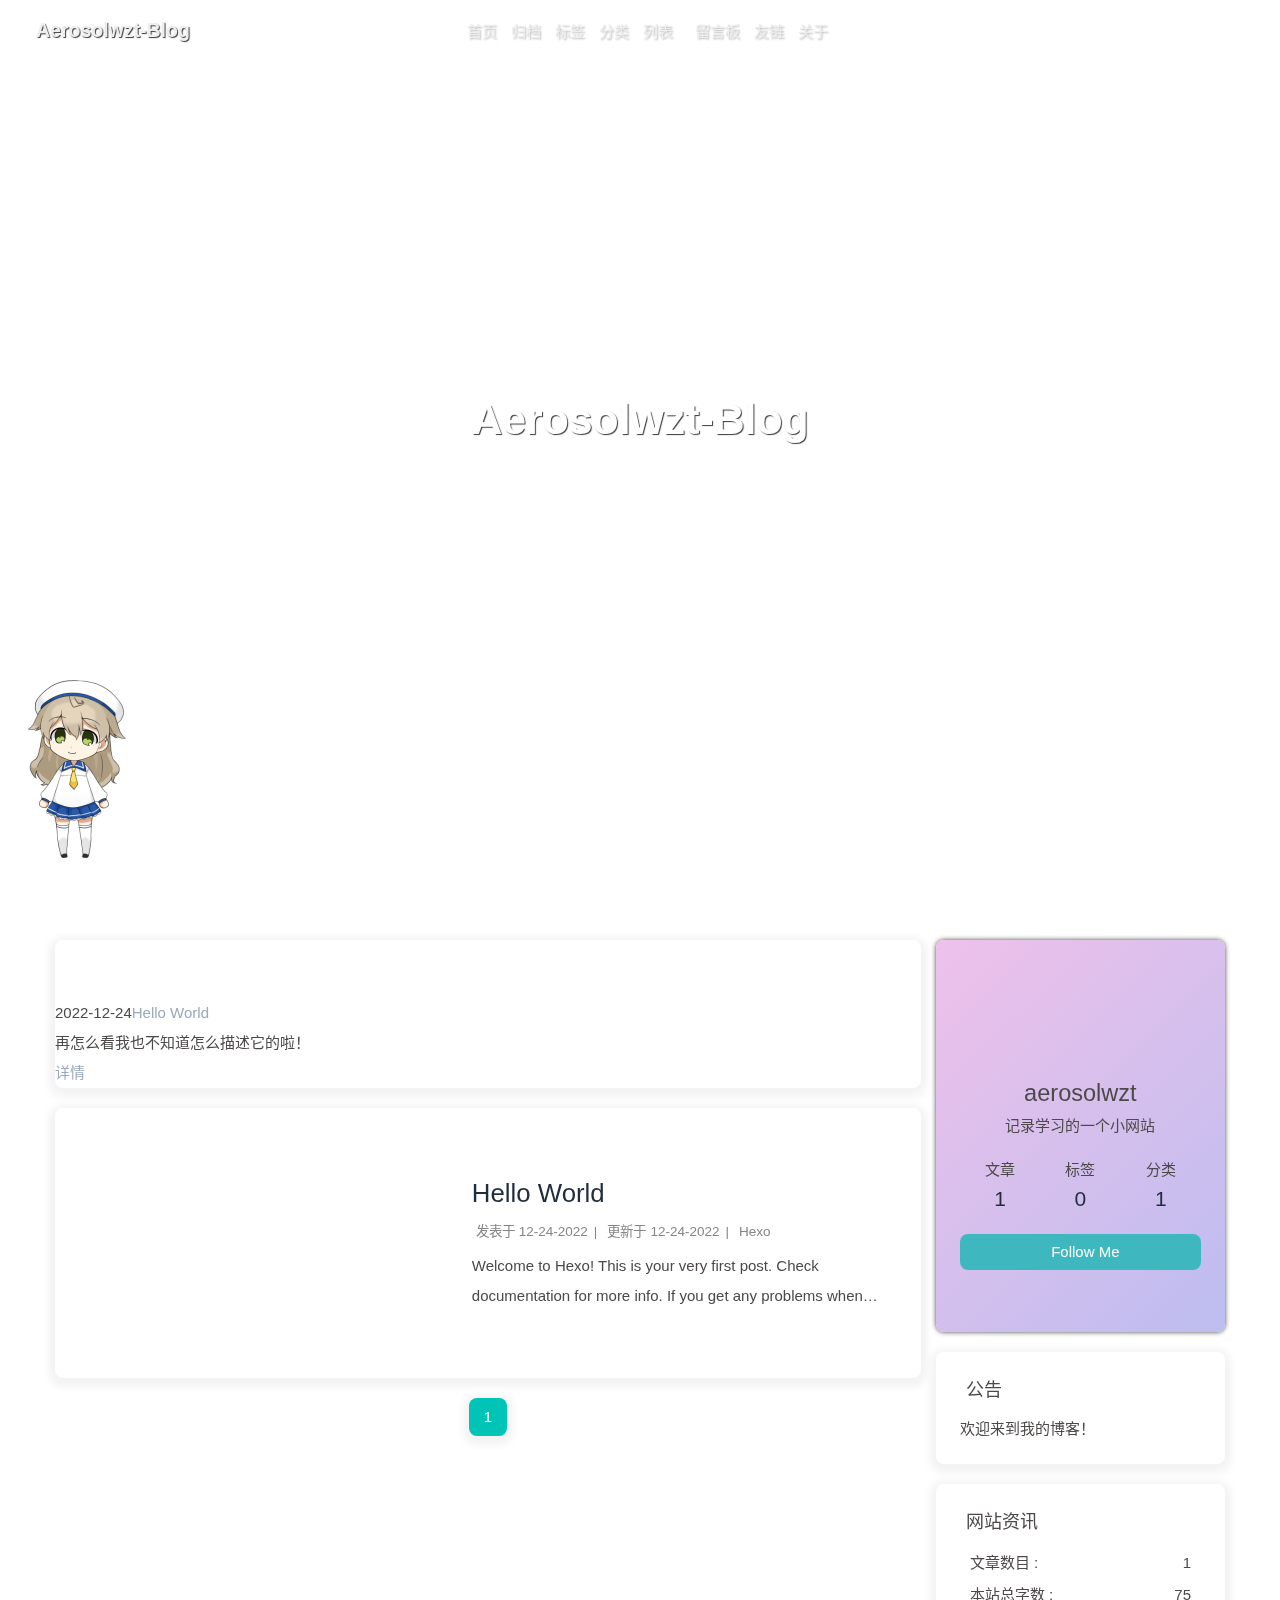
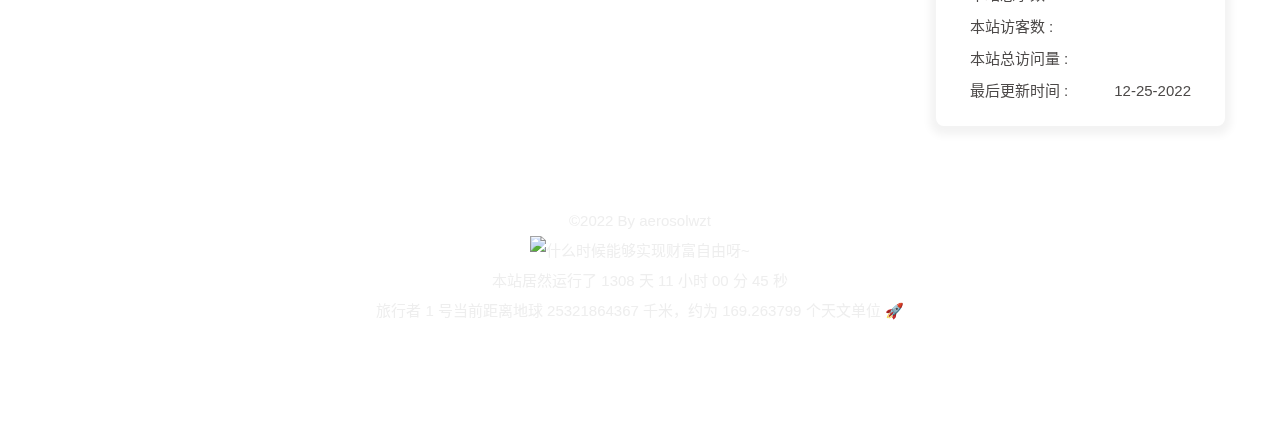
==== index.html @ 6dfedb5e "Site updated: 2022-12-25 12:37:20" ====
<!DOCTYPE html><html lang="zh-CN" data-theme="light"><head><meta charset="UTF-8"><meta http-equiv="X-UA-Compatible" content="IE=edge"><meta name="viewport" content="width=device-width, initial-scale=1.0, maximum-scale=1.0, user-scalable=no"><title>Aerosolwzt-Blog</title><meta name="author" content="aerosolwzt"><meta name="copyright" content="aerosolwzt"><meta name="format-detection" content="telephone=no"><meta name="theme-color" content="ffffff"><meta name="description" content="记录学习的一个小网站">
<meta property="og:type" content="website">
<meta property="og:title" content="Aerosolwzt-Blog">
<meta property="og:url" content="http://www.aerosolwzt.cc/index.html">
<meta property="og:site_name" content="Aerosolwzt-Blog">
<meta property="og:description" content="记录学习的一个小网站">
<meta property="og:locale" content="zh_CN">
<meta property="og:image" content="https://ts1.cn.mm.bing.net/th/id/R-C.bcb1425051e893bbc897877eaf66b53a?rik=GS8JCCa%2fKncQfw&riu=http%3a%2f%2ftouxiang.vipyl.com%2fattached%2fimage%2f20131008%2f20131008170685578557.jpg&ehk=t6Di%2bruDeN5NaXMvvLXzlntoBRgaXyT%2bqHUDZ4nLqQs%3d&risl=&pid=ImgRaw&r=0">
<meta property="article:author" content="aerosolwzt">
<meta name="twitter:card" content="summary">
<meta name="twitter:image" content="https://ts1.cn.mm.bing.net/th/id/R-C.bcb1425051e893bbc897877eaf66b53a?rik=GS8JCCa%2fKncQfw&riu=http%3a%2f%2ftouxiang.vipyl.com%2fattached%2fimage%2f20131008%2f20131008170685578557.jpg&ehk=t6Di%2bruDeN5NaXMvvLXzlntoBRgaXyT%2bqHUDZ4nLqQs%3d&risl=&pid=ImgRaw&r=0"><link rel="shortcut icon" href="https://www.fomal.cc/favicon.ico"><link rel="canonical" href="http://www.aerosolwzt.cc/"><link rel="preconnect" href="//cdn.jsdelivr.net"/><link rel="preconnect" href="//busuanzi.ibruce.info"/><link rel="stylesheet" href="/css/index.css"><link rel="stylesheet" href="https://cdn.jsdelivr.net/npm/@fortawesome/fontawesome-free/css/all.min.css" media="print" onload="this.media='all'"><link rel="stylesheet" href="https://cdn.jsdelivr.net/npm/node-snackbar/dist/snackbar.min.css" media="print" onload="this.media='all'"><link rel="stylesheet" href="https://cdn.jsdelivr.net/npm/@fancyapps/ui/dist/fancybox.min.css" media="print" onload="this.media='all'"><script>const GLOBAL_CONFIG = { 
  root: '/',
  algolia: undefined,
  localSearch: {"path":"/search.xml","preload":false,"languages":{"hits_empty":"找不到您查询的内容：${query}"}},
  translate: {"defaultEncoding":2,"translateDelay":0,"msgToTraditionalChinese":"繁","msgToSimplifiedChinese":"簡"},
  noticeOutdate: {"limitDay":365,"position":"top","messagePrev":"It has been","messageNext":"days since the last update, the content of the article may be outdated."},
  highlight: {"plugin":"highlighjs","highlightCopy":true,"highlightLang":true,"highlightHeightLimit":230},
  copy: {
    success: '复制成功',
    error: '复制错误',
    noSupport: '浏览器不支持'
  },
  relativeDate: {
    homepage: true,
    post: true
  },
  runtime: '',
  date_suffix: {
    just: '刚刚',
    min: '分钟前',
    hour: '小时前',
    day: '天前',
    month: '个月前'
  },
  copyright: undefined,
  lightbox: 'fancybox',
  Snackbar: {"chs_to_cht":"你已切换为繁体","cht_to_chs":"你已切换为简体","day_to_night":"你已切换为深色模式","night_to_day":"你已切换为浅色模式","bgLight":"#49b1f5","bgDark":"#1f1f1f","position":"top-right"},
  source: {
    justifiedGallery: {
      js: 'https://cdn.jsdelivr.net/npm/flickr-justified-gallery/dist/fjGallery.min.js',
      css: 'https://cdn.jsdelivr.net/npm/flickr-justified-gallery/dist/fjGallery.min.css'
    }
  },
  isPhotoFigcaption: false,
  islazyload: true,
  isAnchor: false
}</script><script id="config-diff">var GLOBAL_CONFIG_SITE = {
  title: 'Aerosolwzt-Blog',
  isPost: false,
  isHome: true,
  isHighlightShrink: false,
  isToc: false,
  postUpdate: '2022-12-25 12:37:15'
}</script><noscript><style type="text/css">
  #nav {
    opacity: 1
  }
  .justified-gallery img {
    opacity: 1
  }

  #recent-posts time,
  #post-meta time {
    display: inline !important
  }
</style></noscript><script>(win=>{
    win.saveToLocal = {
      set: function setWithExpiry(key, value, ttl) {
        if (ttl === 0) return
        const now = new Date()
        const expiryDay = ttl * 86400000
        const item = {
          value: value,
          expiry: now.getTime() + expiryDay,
        }
        localStorage.setItem(key, JSON.stringify(item))
      },

      get: function getWithExpiry(key) {
        const itemStr = localStorage.getItem(key)

        if (!itemStr) {
          return undefined
        }
        const item = JSON.parse(itemStr)
        const now = new Date()

        if (now.getTime() > item.expiry) {
          localStorage.removeItem(key)
          return undefined
        }
        return item.value
      }
    }
  
    win.getScript = url => new Promise((resolve, reject) => {
      const script = document.createElement('script')
      script.src = url
      script.async = true
      script.onerror = reject
      script.onload = script.onreadystatechange = function() {
        const loadState = this.readyState
        if (loadState && loadState !== 'loaded' && loadState !== 'complete') return
        script.onload = script.onreadystatechange = null
        resolve()
      }
      document.head.appendChild(script)
    })
  
      win.activateDarkMode = function () {
        document.documentElement.setAttribute('data-theme', 'dark')
        if (document.querySelector('meta[name="theme-color"]') !== null) {
          document.querySelector('meta[name="theme-color"]').setAttribute('content', '#0d0d0d')
        }
      }
      win.activateLightMode = function () {
        document.documentElement.setAttribute('data-theme', 'light')
        if (document.querySelector('meta[name="theme-color"]') !== null) {
          document.querySelector('meta[name="theme-color"]').setAttribute('content', 'ffffff')
        }
      }
      const t = saveToLocal.get('theme')
    
          const now = new Date()
          const hour = now.getHours()
          const isNight = hour <= 6 || hour >= 18
          if (t === undefined) isNight ? activateDarkMode() : activateLightMode()
          else if (t === 'light') activateLightMode()
          else activateDarkMode()
        
      const asideStatus = saveToLocal.get('aside-status')
      if (asideStatus !== undefined) {
        if (asideStatus === 'hide') {
          document.documentElement.classList.add('hide-aside')
        } else {
          document.documentElement.classList.remove('hide-aside')
        }
      }
    
    const detectApple = () => {
      if(/iPad|iPhone|iPod|Macintosh/.test(navigator.userAgent)){
        document.documentElement.classList.add('apple')
      }
    }
    detectApple()
    })(window)</script><link rel="stylesheet" href="/css/custom.css" media="defer" onload="this.media='all'"><link rel="stylesheet" href="/css/universe.css"><!-- hexo injector head_end start --><link rel="stylesheet" href="https://cdn.jsdelivr.net/gh/Zfour/Butterfly-double-row-display@1.00/cardlistpost.min.css"/>
<style>#recent-posts > .recent-post-item >.recent-post-info > .article-meta-wrap > .tags:before {content:"\A";
  white-space: pre;}#recent-posts > .recent-post-item >.recent-post-info > .article-meta-wrap > .tags > .article-meta__separator{display:none}</style>
<link rel="stylesheet" href="https://npm.elemecdn.com/hexo-butterfly-categories-card@1.0.0/lib/categorybar.css"><link rel="stylesheet" href="https://cdn.cbd.int/hexo-butterfly-clock-anzhiyu/lib/clock.min.css" /><link rel="stylesheet" href="https://www.fomal.cc/static/css/runtime.min.css" media="print" onload="this.media='all'"><link rel="stylesheet" href="https://npm.elemecdn.com/hexo-butterfly-wowjs/lib/animate.min.css" media="print" onload="this.media='screen'"><link rel="stylesheet" href="https://npm.elemecdn.com/hexo-butterfly-swiper/lib/swiper.min.css" media="print" onload="this.media='all'"><link rel="stylesheet" href="https://npm.elemecdn.com/hexo-butterfly-swiper/lib/swiperstyle.css" media="print" onload="this.media='all'"><!-- hexo injector head_end end --><meta name="generator" content="Hexo 6.3.0"></head><body><div id="web_bg"></div><div id="sidebar"><div id="menu-mask"></div><div id="sidebar-menus"><div class="avatar-img is-center"><img src= "[data-uri]" data-lazy-src="https://ts1.cn.mm.bing.net/th/id/R-C.bcb1425051e893bbc897877eaf66b53a?rik=GS8JCCa%2fKncQfw&amp;riu=http%3a%2f%2ftouxiang.vipyl.com%2fattached%2fimage%2f20131008%2f20131008170685578557.jpg&amp;ehk=t6Di%2bruDeN5NaXMvvLXzlntoBRgaXyT%2bqHUDZ4nLqQs%3d&amp;risl=&amp;pid=ImgRaw&amp;r=0" onerror="onerror=null;src='/img/friend_404.gif'" alt="avatar"/></div><div class="sidebar-site-data site-data is-center"><a href="/archives/"><div class="headline">文章</div><div class="length-num">1</div></a><a href="/tags/"><div class="headline">标签</div><div class="length-num">0</div></a><a href="/categories/"><div class="headline">分类</div><div class="length-num">1</div></a></div><hr/><div class="menus_items"><div class="menus_item"><a class="site-page" href="/"><i class="fa-fw fas fa-home"></i><span> 首页</span></a></div><div class="menus_item"><a class="site-page" href="/archives/"><i class="fa-fw fas fa-archive"></i><span> 归档</span></a></div><div class="menus_item"><a class="site-page" href="/tags/"><i class="fa-fw fas fa-tags"></i><span> 标签</span></a></div><div class="menus_item"><a class="site-page" href="/categories/"><i class="fa-fw fas fa-folder-open"></i><span> 分类</span></a></div><div class="menus_item"><a class="site-page group hide" href="javascript:void(0);"><i class="fa-fw fas fa-list"></i><span> 列表</span><i class="fas fa-chevron-down"></i></a><ul class="menus_item_child"><li><a class="site-page child" href="/music/"><i class="fa-fw fas fa-music"></i><span> 音乐</span></a></li><li><a class="site-page child" href="/movies/"><i class="fa-fw fas fa-video"></i><span> 电影</span></a></li></ul></div><div class="menus_item"><a class="site-page" href="/comments/"><i class="fa-fw fas fa-envelope-open"></i><span> 留言板</span></a></div><div class="menus_item"><a class="site-page" href="/link/"><i class="fa-fw fas fa-link"></i><span> 友链</span></a></div><div class="menus_item"><a class="site-page" href="/about/"><i class="fa-fw fas fa-heart"></i><span> 关于</span></a></div></div></div></div><div class="page" id="body-wrap"><header class="full_page" id="page-header"><nav id="nav"><span id="blog_name"><a id="site-name" href="/">Aerosolwzt-Blog</a></span><div id="menus"><div id="search-button"><a class="site-page social-icon search"><i class="fas fa-search fa-fw"></i></a></div><div class="menus_items"><div class="menus_item"><a class="site-page" href="/"><i class="fa-fw fas fa-home"></i><span> 首页</span></a></div><div class="menus_item"><a class="site-page" href="/archives/"><i class="fa-fw fas fa-archive"></i><span> 归档</span></a></div><div class="menus_item"><a class="site-page" href="/tags/"><i class="fa-fw fas fa-tags"></i><span> 标签</span></a></div><div class="menus_item"><a class="site-page" href="/categories/"><i class="fa-fw fas fa-folder-open"></i><span> 分类</span></a></div><div class="menus_item"><a class="site-page group hide" href="javascript:void(0);"><i class="fa-fw fas fa-list"></i><span> 列表</span><i class="fas fa-chevron-down"></i></a><ul class="menus_item_child"><li><a class="site-page child" href="/music/"><i class="fa-fw fas fa-music"></i><span> 音乐</span></a></li><li><a class="site-page child" href="/movies/"><i class="fa-fw fas fa-video"></i><span> 电影</span></a></li></ul></div><div class="menus_item"><a class="site-page" href="/comments/"><i class="fa-fw fas fa-envelope-open"></i><span> 留言板</span></a></div><div class="menus_item"><a class="site-page" href="/link/"><i class="fa-fw fas fa-link"></i><span> 友链</span></a></div><div class="menus_item"><a class="site-page" href="/about/"><i class="fa-fw fas fa-heart"></i><span> 关于</span></a></div></div><div id="toggle-menu"><a class="site-page"><i class="fas fa-bars fa-fw"></i></a></div></div></nav><div id="site-info"><h1 id="site-title">Aerosolwzt-Blog</h1><div id="site-subtitle"><span id="subtitle"></span></div><div id="site_social_icons"><a class="social-icon" href="https://github.com/aerosolwzt" target="_blank" title="Github"><i class="fab fa-github"></i></a><a class="social-icon" href="mailto:jacksontom076@gmail.com" target="_blank" title="Email"><i class="fas fa-envelope"></i></a></div></div><div id="scroll-down"><i class="fas fa-angle-down scroll-down-effects"></i></div></header><main class="layout" id="content-inner"><div class="recent-posts" id="recent-posts"><div class="recent-post-item"><div class="post_cover left"><a href="/2022/12/24/hello-world/" title="Hello World"><img class="post_bg" src= "[data-uri]" data-lazy-src="https://source.fomal.cc/img/default_cover_2.webp" onerror="this.onerror=null;this.src='/img/404.jpg'" alt="Hello World"></a></div><div class="recent-post-info"><a class="article-title" href="/2022/12/24/hello-world/" title="Hello World">Hello World</a><div class="article-meta-wrap"><span class="post-meta-date"><i class="far fa-calendar-alt"></i><span class="article-meta-label">发表于</span><time class="post-meta-date-created" datetime="2022-12-24T12:21:10.785Z" title="发表于 2022-12-24 20:21:10">2022-12-24</time><span class="article-meta-separator">|</span><i class="fas fa-history"></i><span class="article-meta-label">更新于</span><time class="post-meta-date-updated" datetime="2022-12-24T15:49:17.366Z" title="更新于 2022-12-24 23:49:17">2022-12-24</time></span><span class="article-meta"><span class="article-meta-separator">|</span><i class="fas fa-inbox"></i><a class="article-meta__categories" href="/categories/Hexo/">Hexo</a></span></div><div class="content">Welcome to Hexo! This is your very first post. Check documentation for more info. If you get any problems when using Hexo, you can find the answer in troubleshooting or you can ask me on GitHub.
Quick StartCreate a new post1$ hexo new &quot;My New Post&quot;

More info: Writing
Run server1$ hexo server

More info: Server
Generate static files1$ hexo generate

More info: Generating
Deploy to remote sites1$ hexo deploy

More info: Deployment
</div></div></div><nav id="pagination"><div class="pagination"><span class="page-number current">1</span></div></nav></div><div class="aside-content" id="aside-content"><div class="card-widget card-info"><div class="is-center"><div class="avatar-img"><img src= "[data-uri]" data-lazy-src="https://ts1.cn.mm.bing.net/th/id/R-C.bcb1425051e893bbc897877eaf66b53a?rik=GS8JCCa%2fKncQfw&amp;riu=http%3a%2f%2ftouxiang.vipyl.com%2fattached%2fimage%2f20131008%2f20131008170685578557.jpg&amp;ehk=t6Di%2bruDeN5NaXMvvLXzlntoBRgaXyT%2bqHUDZ4nLqQs%3d&amp;risl=&amp;pid=ImgRaw&amp;r=0" onerror="this.onerror=null;this.src='/img/friend_404.gif'" alt="avatar"/></div><div class="author-info__name">aerosolwzt</div><div class="author-info__description">记录学习的一个小网站</div></div><div class="card-info-data site-data is-center"><a href="/archives/"><div class="headline">文章</div><div class="length-num">1</div></a><a href="/tags/"><div class="headline">标签</div><div class="length-num">0</div></a><a href="/categories/"><div class="headline">分类</div><div class="length-num">1</div></a></div><a id="card-info-btn" target="_blank" rel="noopener" href="https://github.com/aerosolwzt"><i class="fab fa-github"></i><span>Follow Me</span></a><div class="card-info-social-icons is-center"><a class="social-icon" href="https://github.com/aerosolwzt" target="_blank" title="Github"><i class="fab fa-github"></i></a><a class="social-icon" href="mailto:jacksontom076@gmail.com" target="_blank" title="Email"><i class="fas fa-envelope"></i></a></div></div><div class="card-widget card-announcement"><div class="item-headline"><i class="fas fa-bullhorn fa-shake"></i><span>公告</span></div><div class="announcement_content">欢迎来到我的博客！</div></div><div class="sticky_layout"><div class="card-widget card-webinfo"><div class="item-headline"><i class="fas fa-chart-line"></i><span>网站资讯</span></div><div class="webinfo"><div class="webinfo-item"><div class="item-name">文章数目 :</div><div class="item-count">1</div></div><div class="webinfo-item"><div class="item-name">本站总字数 :</div><div class="item-count">75</div></div><div class="webinfo-item"><div class="item-name">本站访客数 :</div><div class="item-count" id="busuanzi_value_site_uv"><i class="fa-solid fa-spinner fa-spin"></i></div></div><div class="webinfo-item"><div class="item-name">本站总访问量 :</div><div class="item-count" id="busuanzi_value_site_pv"><i class="fa-solid fa-spinner fa-spin"></i></div></div><div class="webinfo-item"><div class="item-name">最后更新时间 :</div><div class="item-count" id="last-push-date" data-lastPushDate="2022-12-25T04:37:15.816Z"><i class="fa-solid fa-spinner fa-spin"></i></div></div></div></div></div></div></main><footer id="footer"><div id="footer-wrap"><div class="copyright">&copy;2022 By aerosolwzt</div></div></footer></div><div id="rightside"><div id="rightside-config-hide"><button id="translateLink" type="button" title="简繁转换">繁</button><button id="darkmode" type="button" title="浅色和深色模式转换"><i class="fas fa-adjust"></i></button><button id="hide-aside-btn" type="button" title="单栏和双栏切换"><i class="fas fa-arrows-alt-h"></i></button></div><div id="rightside-config-show"><button id="rightside_config" type="button" title="设置"><i class="fas fa-cog fa-spin"></i></button><button id="go-up" type="button" title="回到顶部"><i class="fas fa-arrow-up"></i></button></div></div><div id="local-search"><div class="search-dialog"><nav class="search-nav"><span class="search-dialog-title">搜索</span><span id="loading-status"></span><button class="search-close-button"><i class="fas fa-times"></i></button></nav><div class="is-center" id="loading-database"><i class="fas fa-spinner fa-pulse"></i><span>  数据库加载中</span></div><div class="search-wrap"><div id="local-search-input"><div class="local-search-box"><input class="local-search-box--input" placeholder="搜索文章" type="text"/></div></div><hr/><div id="local-search-results"></div></div></div><div id="search-mask"></div></div><div><script src="/js/utils.js"></script><script src="/js/main.js"></script><script src="/js/tw_cn.js"></script><script src="https://cdn.jsdelivr.net/npm/@fancyapps/ui/dist/fancybox.umd.min.js"></script><script src="https://cdn.jsdelivr.net/npm/instant.page/instantpage.min.js" type="module"></script><script src="https://cdn.jsdelivr.net/npm/vanilla-lazyload/dist/lazyload.iife.min.js"></script><script src="https://cdn.jsdelivr.net/npm/node-snackbar/dist/snackbar.min.js"></script><script>function panguFn () {
  if (typeof pangu === 'object') pangu.autoSpacingPage()
  else {
    getScript('https://cdn.jsdelivr.net/npm/pangu/dist/browser/pangu.min.js')
      .then(() => {
        pangu.autoSpacingPage()
      })
  }
}

function panguInit () {
  if (false){
    GLOBAL_CONFIG_SITE.isPost && panguFn()
  } else {
    panguFn()
  }
}

document.addEventListener('DOMContentLoaded', panguInit)</script><script src="/js/search/local-search.js"></script><div class="js-pjax"><script>function subtitleType () {
  getScript('https://sdk.jinrishici.com/v2/browser/jinrishici.js').then(() => {
    jinrishici.load(result =>{
      if (true) {
        const sub = []
        const content = result.data.content
        sub.unshift(content)
        window.typed = new Typed('#subtitle', {
          strings: sub,
          startDelay: 300,
          typeSpeed: 150,
          loop: true,
          backSpeed: 50,
        })
      } else {
        document.getElementById('subtitle').innerHTML = result.data.content
      }
    })
  })
}

if (true) {
  if (typeof Typed === 'function') {
    subtitleType()
  } else {
    getScript('https://cdn.jsdelivr.net/npm/typed.js/lib/typed.min.js').then(subtitleType)
  }
} else {
  subtitleType()
}
</script></div><script defer src="/js/light.js"></script><canvas id="universe"></canvas><script defer src="/js/universe.js"></script><canvas class="fireworks" mobile="false"></canvas><script src="/%5Bobject%20Object%5D"></script><script defer="defer" id="fluttering_ribbon" mobile="false" src="/%5Bobject%20Object%5D"></script><script id="canvas_nest" defer="defer" color="0,0,255" opacity="0.7" zIndex="-1" count="30" mobile="false" src="/%5Bobject%20Object%5D"></script><script src="https://cdn.jsdelivr.net/npm/butterfly-extsrc/dist/activate-power-mode.min.js"></script><script>POWERMODE.colorful = true;
POWERMODE.shake = true;
POWERMODE.mobile = false;
document.body.addEventListener('input', POWERMODE);
</script><script async data-pjax src="//busuanzi.ibruce.info/busuanzi/2.3/busuanzi.pure.mini.js"></script></div><!-- hexo injector body_end start --> <script data-pjax>if(document.getElementById('recent-posts') && (location.pathname ==='/'|| '/' ==='all')){
    var parent = document.getElementById('recent-posts');
    var child = '<div class="recent-post-item" style="width:100%;height: auto"><div id="catalog_magnet"><div class="magnet_item"><a class="magnet_link" href="http://www.aerosolwzt.cc/categories/Hexo/"><div class="magnet_link_context" style=""><span style="font-weight:500;flex:1">📚 小冰の魔改教程 (1)</span><span style="padding:0px 4px;border-radius: 8px;"><i class="fas fa-arrow-circle-right"></i></span></div></a></div><div class="magnet_item" style="visibility: hidden"></div><a class="magnet_link_more"  href="http://www.aerosolwzt.cc/categories" style="flex:1;text-align: center;margin-bottom: 10px;">查看更多...</a></div></div>';
    console.log('已挂载magnet')
    parent.insertAdjacentHTML("afterbegin",child)}
     </script><style>#catalog_magnet{flex-wrap: wrap;display: flex;width:100%;justify-content:space-between;padding: 10px 10px 0 10px;align-content: flex-start;}.magnet_item{flex-basis: calc(50% - 5px);background: #f2f2f2;margin-bottom: 10px;border-radius: 8px;transition: all 0.2s ease-in-out;}.magnet_item:hover{background: #69e8f2}.magnet_link_more{color:#555}.magnet_link{color:black}.magnet_link:hover{color:white}@media screen and (max-width: 600px) {.magnet_item {flex-basis: 100%;}}.magnet_link_context{display:flex;padding: 10px;font-size:16px;transition: all 0.2s ease-in-out;}.magnet_link_context:hover{padding: 10px 20px;}</style>
    <style></style><script data-pjax>
    function butterfly_categories_card_injector_config(){
      var parent_div_git = document.getElementById('recent-posts');
      var item_html = '<style>li.categoryBar-list-item{width:32.3%;}.categoryBar-list{max-height: 190px;overflow:auto;}.categoryBar-list::-webkit-scrollbar{width:0!important}@media screen and (max-width: 650px){.categoryBar-list{max-height: 160px;}}</style><div class="recent-post-item" style="height:auto;width:100%;padding:0px;"><div id="categoryBar"><ul class="categoryBar-list"><li class="categoryBar-list-item" style="background:url(https://source.fomal.cc/img/default_cover_43.webp);"> <a class="categoryBar-list-link" href="categories/Hexo/">Hexo</a><span class="categoryBar-list-count">1</span><span class="categoryBar-list-descr">Ubuntu指南</span></li></ul></div></div>';
      console.log('已挂载butterfly_categories_card')
      parent_div_git.insertAdjacentHTML("afterbegin",item_html)
      }
    if( document.getElementById('recent-posts') && (location.pathname ==='/'|| '/' ==='all')){
    butterfly_categories_card_injector_config()
    }
  </script><script data-pjax>
  function butterfly_clock_anzhiyu_injector_config(){
    var parent_div_git = document.getElementsByClassName('sticky_layout')[0];
    var item_html = '<div class="card-widget card-clock"><div class="card-glass"><div class="card-background"><div class="card-content"><div id="hexo_electric_clock"><img class="entered loading" id="card-clock-loading" src= "[data-uri]" data-lazy-src="https://cdn.cbd.int/hexo-butterfly-clock-anzhiyu/lib/loading.gif" style="height: 120px; width: 100%;" data-ll-status="loading"/></div></div></div></div></div>';
    console.log('已挂载butterfly_clock_anzhiyu')
    if(parent_div_git) {
      parent_div_git.insertAdjacentHTML("afterbegin",item_html)
    }
  }
  var elist = 'null'.split(',');
  var cpage = location.pathname;
  var epage = '/';
  var qweather_key = '34366c3e718c464ebaad9e0f0b284e87';
  var gaud_map_key = '4b26309771e6dde1f617e8214fc52663';
  var baidu_ak_key = 'undefined';
  var flag = 0;
  var clock_rectangle = '113.34532,23.15624';
  var clock_default_rectangle_enable = 'false';

  for (var i=0;i<elist.length;i++){
    if (cpage.includes(elist[i])){
      flag++;
    }
  }

  if ((epage ==='all')&&(flag == 0)){
    butterfly_clock_anzhiyu_injector_config();
  }
  else if (epage === cpage){
    butterfly_clock_anzhiyu_injector_config();
  }
  </script><script src="https://widget.qweather.net/simple/static/js/he-simple-common.js?v=2.0"></script><script data-pjax src="https://cdn.cbd.int/hexo-butterfly-clock-anzhiyu/lib/clock.min.js"></script><script data-pjax>
  function butterfly_footer_beautify_injector_config(){
    var parent_div_git = document.getElementById('footer-wrap');
    var item_html = '<div id="workboard"></div><p id="ghbdages"><a class="github-badge" target="_blank" href="https://hexo.io/" style="margin-inline:5px" data-title="博客框架为Hexo_v6.2.0" title=""><img src= "[data-uri]" data-lazy-src="https://img.shields.io/badge/Frame-Hexo-blue?style=flat&amp;logo=hexo" alt=""/></a><a class="github-badge" target="_blank" href="https://butterfly.js.org/" style="margin-inline:5px" data-title="主题版本Butterfly_v4.3.1" title=""><img src= "[data-uri]" data-lazy-src="https://img.shields.io/badge/Theme-Butterfly-6513df?style=flat&amp;logo=bitdefender" alt=""/></a><a class="github-badge" target="_blank" href="https://vercel.com/" style="margin-inline:5px" data-title="本站采用多线部署，主线路托管于Vercel" title=""><img src= "[data-uri]" data-lazy-src="https://img.shields.io/badge/Hosted-Vercel-brightgreen?style=flat&amp;logo=Vercel" alt=""/></a><a class="github-badge" target="_blank" href="https://dashboard.4everland.org/" style="margin-inline:5px" data-title="本站采用多线部署，备用线路托管于4EVERLAND" title=""><img src= "[data-uri]" data-lazy-src="https://img.shields.io/badge/Hosted-4EVERLAND-22DDDD?style=flat&amp;logo=IPFS" alt=""/></a><a class="github-badge" target="_blank" href="https://github.com/" style="margin-inline:5px" data-title="本站项目由Github托管" title=""><img src= "[data-uri]" data-lazy-src="https://img.shields.io/badge/Source-Github-d021d6?style=flat&amp;logo=GitHub" alt=""/></a><a class="github-badge" target="_blank" href="http://creativecommons.org/licenses/by-nc-sa/4.0/" style="margin-inline:5px" data-title="本站采用知识共享署名-非商业性使用-相同方式共享4.0国际许可协议进行许可" title=""><img src= "[data-uri]" data-lazy-src="https://img.shields.io/badge/Copyright-BY--NC--SA%204.0-d42328?style=flat&amp;logo=Claris" alt=""/></a></p>';
    console.log('已挂载butterfly_footer_beautify')
    parent_div_git.insertAdjacentHTML("beforeend",item_html)
    }
  var elist = 'null'.split(',');
  var cpage = location.pathname;
  var epage = 'all';
  var flag = 0;

  for (var i=0;i<elist.length;i++){
    if (cpage.includes(elist[i])){
      flag++;
    }
  }

  if ((epage ==='all')&&(flag == 0)){
    butterfly_footer_beautify_injector_config();
  }
  else if (epage === cpage){
    butterfly_footer_beautify_injector_config();
  }
  </script><script async src="/js/runtime.js"></script><div class="js-pjax"><script async="async">var arr = document.getElementsByClassName('recent-post-item');
for(var i = 0;i<arr.length;i++){
    arr[i].classList.add('wow');
    arr[i].classList.add('animate__zoomIn');
    arr[i].setAttribute('data-wow-duration', '2s');
    arr[i].setAttribute('data-wow-delay', '1s');
    arr[i].setAttribute('data-wow-offset', '100');
    arr[i].setAttribute('data-wow-iteration', '2');
  }</script><script async="async">var arr = document.getElementsByClassName('card-widget');
for(var i = 0;i<arr.length;i++){
    arr[i].classList.add('wow');
    arr[i].classList.add('animate__zoomIn');
    arr[i].setAttribute('data-wow-duration', '');
    arr[i].setAttribute('data-wow-delay', '');
    arr[i].setAttribute('data-wow-offset', '');
    arr[i].setAttribute('data-wow-iteration', '');
  }</script></div><script defer src="https://npm.elemecdn.com/hexo-butterfly-wowjs/lib/wow.min.js"></script><script defer src="https://npm.elemecdn.com/hexo-butterfly-wowjs/lib/wow_init.js"></script><script data-pjax>
  function butterfly_swiper_injector_config(){
    var parent_div_git = document.getElementById('recent-posts');
    var item_html = '<div class="recent-post-item" style="height: auto;width: 100%"><div class="blog-slider swiper-container-fade swiper-container-horizontal" id="swiper_container"><div class="blog-slider__wrp swiper-wrapper" style="transition-duration: 0ms;"><div class="blog-slider__item swiper-slide" style="width: 750px; opacity: 1; transform: translate3d(0px, 0px, 0px); transition-duration: 0ms;"><a class="blog-slider__img" href="2022/12/24/hello-world/" alt=""><img width="48" height="48" src= "[data-uri]" data-lazy-src="https://source.fomal.cc/img/default_cover_2.webp" alt="" onerror="this.src=https://unpkg.zhimg.com/akilar-candyassets/image/loading.gif; this.onerror = null;"/></a><div class="blog-slider__content"><span class="blog-slider__code">2022-12-24</span><a class="blog-slider__title" href="2022/12/24/hello-world/" alt="">Hello World</a><div class="blog-slider__text">再怎么看我也不知道怎么描述它的啦！</div><a class="blog-slider__button" href="2022/12/24/hello-world/" alt="">详情   </a></div></div></div><div class="blog-slider__pagination swiper-pagination-clickable swiper-pagination-bullets"></div></div></div>';
    console.log('已挂载butterfly_swiper')
    parent_div_git.insertAdjacentHTML("afterbegin",item_html)
    }
  var elist = 'undefined'.split(',');
  var cpage = location.pathname;
  var epage = 'all';
  var flag = 0;

  for (var i=0;i<elist.length;i++){
    if (cpage.includes(elist[i])){
      flag++;
    }
  }

  if ((epage ==='all')&&(flag == 0)){
    butterfly_swiper_injector_config();
  }
  else if (epage === cpage){
    butterfly_swiper_injector_config();
  }
  </script><script defer src="https://npm.elemecdn.com/hexo-butterfly-swiper/lib/swiper.min.js"></script><script defer data-pjax src="https://npm.elemecdn.com/hexo-butterfly-swiper/lib/swiper_init.js"></script><!-- hexo injector body_end end --><script src="/live2dw/lib/L2Dwidget.min.js?094cbace49a39548bed64abff5988b05"></script><script>L2Dwidget.init({"pluginRootPath":"live2dw/","pluginJsPath":"lib/","pluginModelPath":"assets/","tagMode":false,"debug":false,"model":{"jsonPath":"/live2dw/assets/koharu.model.json"},"display":{"position":"left","width":150,"height":300},"mobile":{"show":true},"log":false});</script></body></html>
---- css/custom.css ----
/* 页脚与头图透明 */
#footer {
    background: transparent !important;
  }
  #page-header {
    background: transparent !important;
  }
  
  /* 白天模式遮罩透明 */
  #footer::before {
    background: transparent !important;
  }
  #page-header::before {
    background: transparent !important;
  }
  
  /* 夜间模式遮罩透明 */
  [data-theme="dark"] #footer::before {
    background: transparent !important;
  }
  [data-theme="dark"] #page-header::before {
    background: transparent !important;
  }

  /* 小冰分类分类磁铁黑夜模式适配 */
/* 一般状态 */
[data-theme="dark"] .magnet_link_context {
  background: #1e1e1e;
  color: antiquewhite;
}
/* 鼠标悬浮状态 */
[data-theme="dark"] .magnet_link_context:hover {
  background: #3ecdf1;
  color: #f2f2f2;
}

@font-face {
  /* 为载入的字体取名字(随意) */
  font-family: 'YSHST';	
  /* 字体文件地址(相对或者绝对路径都可以) */
  src: url(/font/优设好身体.woff2);
  /* 定义加粗样式(加粗多少) */
  font-weight: normal;
  /* 定义字体样式(斜体/非斜体) */
  font-style: normal;
  /* 定义显示样式 */
  font-display: block;
}

/* 翻页按钮居中 */
#pagination {
  width: 100%;
  margin: auto;
}

/* 一级菜单居中 */
#nav .menus_items {
  position: absolute !important;
  width: fit-content !important;
  left: 50% !important;
  transform: translateX(-50%) !important;
}
/* 子菜单横向展示 */
#nav .menus_items .menus_item:hover .menus_item_child {
  display: flex !important;
}
/* 这里的2是代表导航栏的第2个元素，即有子菜单的元素，可以按自己需求修改 */
.menus_items .menus_item:nth-child(2) .menus_item_child {
  left: -125px;
}

/* 夜间模式菜单栏发光字 自定义颜色修改颜色就好 */
[data-theme="dark"] #nav .site-page,
[data-theme="dark"] #nav .menus_items .menus_item .menus_item_child li a {
  text-shadow: 0 0 2px var(rgb(179, 71, 241)) !important;
}

/* 手机端适配 */
[data-theme="dark"] #sidebar #sidebar-menus .menus_items .site-page {
  text-shadow: 0 0 2px var(rgb(179, 71, 241)) !important;
}

/* 侧边栏个人信息卡片动态渐变色 */
#aside-content > .card-widget.card-info {
  background: linear-gradient(
    -45deg,
    #e8d8b9,
    #eccec5,
    #a3e9eb,
    #bdbdf0,
    #eec1ea
  );
  box-shadow: 0 0 5px rgb(66, 68, 68);
  position: relative;
  background-size: 400% 400%;
  -webkit-animation: Gradient 10s ease infinite;
  -moz-animation: Gradient 10s ease infinite;
  animation: Gradient 10s ease infinite !important;
}
@-webkit-keyframes Gradient {
  0% {
    background-position: 0% 50%;
  }
  50% {
    background-position: 100% 50%;
  }
  100% {
    background-position: 0% 50%;
  }
}
@-moz-keyframes Gradient {
  0% {
    background-position: 0% 50%;
  }
  50% {
    background-position: 100% 50%;
  }
  100% {
    background-position: 0% 50%;
  }
}
@keyframes Gradient {
  0% {
    background-position: 0% 50%;
  }
  50% {
    background-position: 100% 50%;
  }
  100% {
    background-position: 0% 50%;
  }
}

/* 黑夜模式适配 */
[data-theme="dark"] #aside-content > .card-widget.card-info {
  background: #191919ee;
}

/* 个人信息Follow me按钮 */
#aside-content > .card-widget.card-info > #card-info-btn {
  background-color: #3eb8be;
  border-radius: 8px;
}
---- css/universe.css ----
/* 背景宇宙星光  */
#universe{
    display: block;
    position: fixed;
    margin: 0;
    padding: 0;
    border: 0;
    outline: 0;
    left: 0;
    top: 0;
    width: 100%;
    height: 100%;
    pointer-events: none;
    /* 这个是调置顶的优先级的，-1在文章页下面，背景上面，个人推荐这种 */
    z-index: -1;
  }
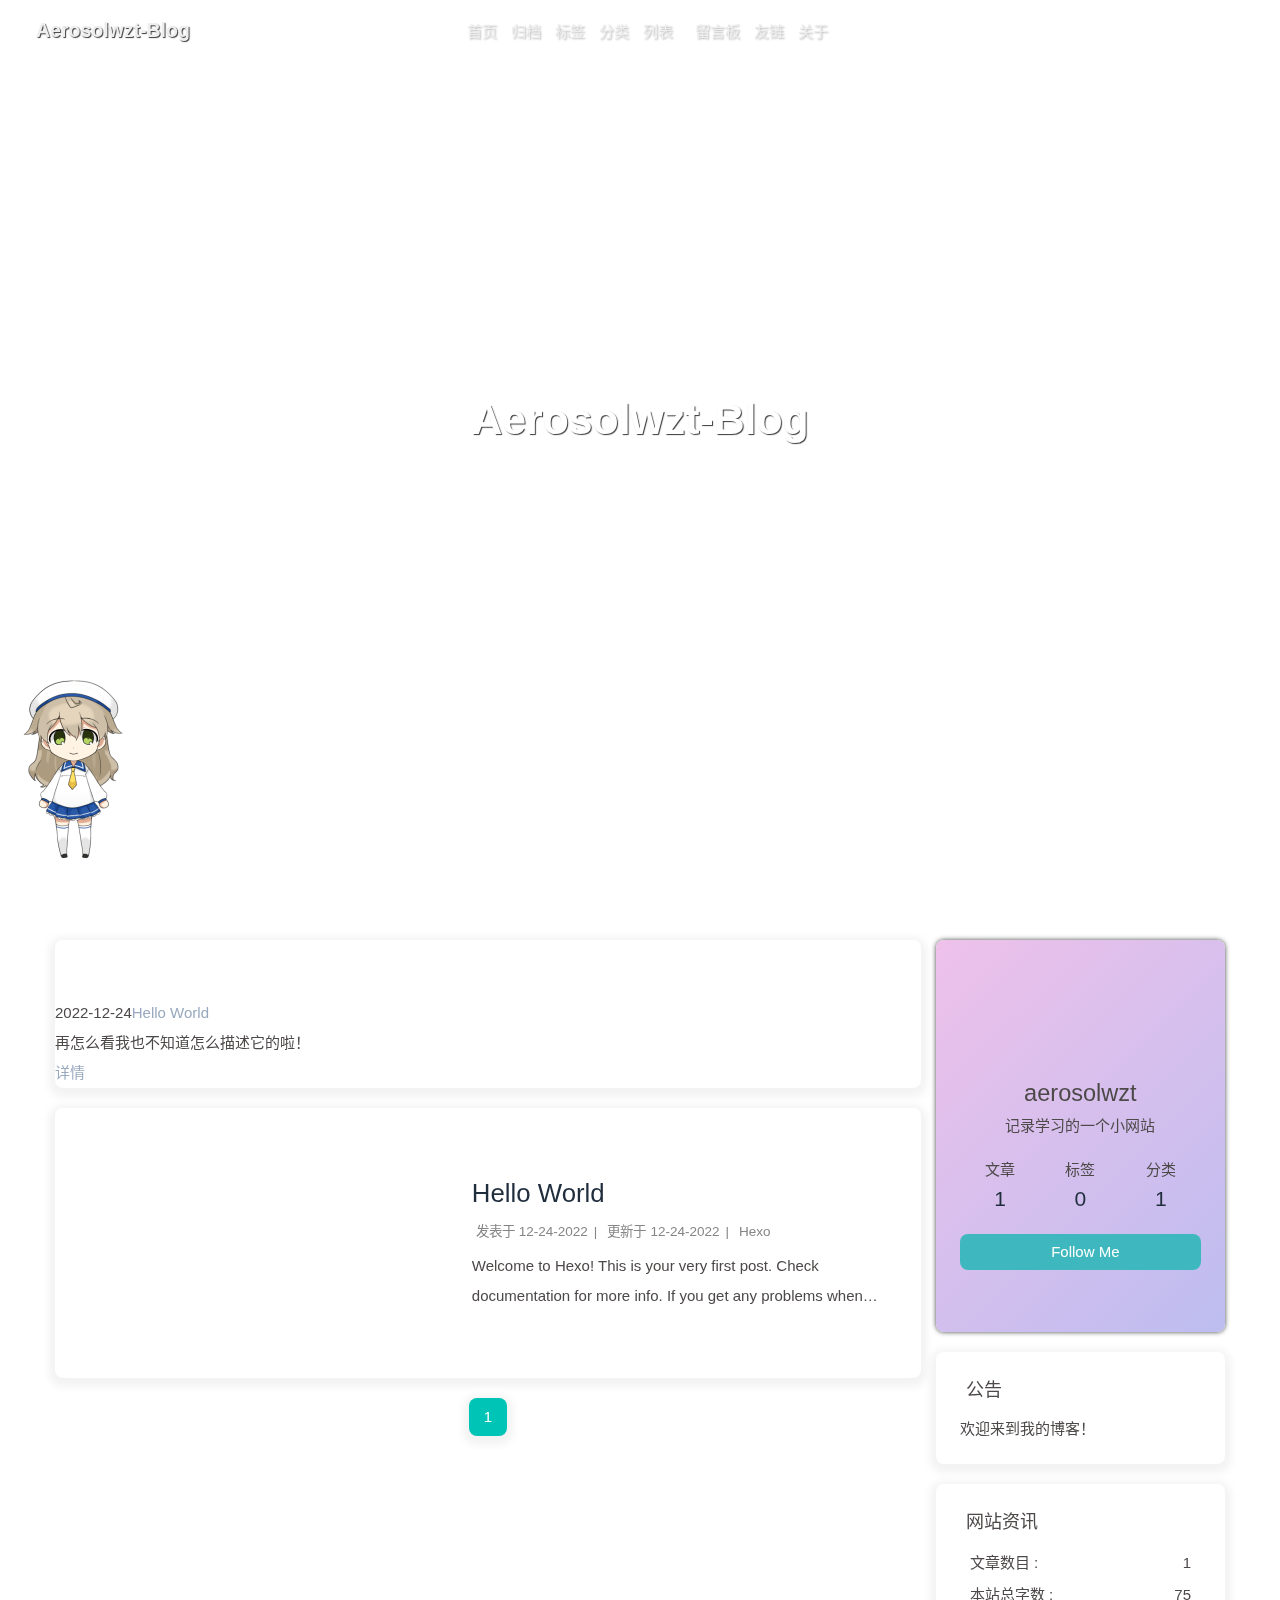
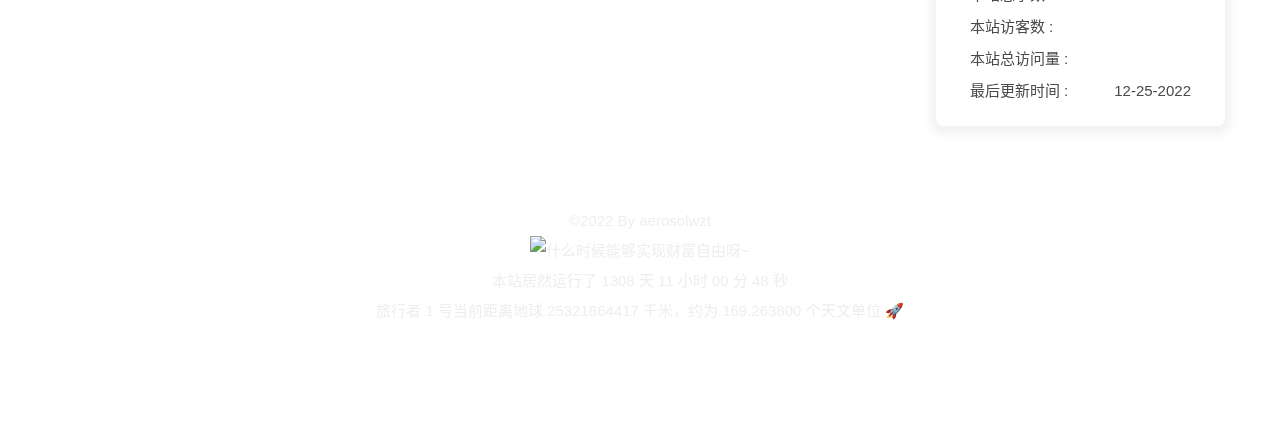
==== commit bd45f27a: "Site updated: 2022-12-25 12:40:19" ====
--- a/index.html
+++ b/index.html
@@ -50,7 +50,7 @@
   isHome: true,
   isHighlightShrink: false,
   isToc: false,
-  postUpdate: '2022-12-25 12:37:15'
+  postUpdate: '2022-12-25 12:40:15'
 }</script><noscript><style type="text/css">
   #nav {
     opacity: 1
@@ -143,10 +143,10 @@
       }
     }
     detectApple()
-    })(window)</script><link rel="stylesheet" href="/css/custom.css" media="defer" onload="this.media='all'"><link rel="stylesheet" href="/css/universe.css"><!-- hexo injector head_end start --><link rel="stylesheet" href="https://cdn.jsdelivr.net/gh/Zfour/Butterfly-double-row-display@1.00/cardlistpost.min.css"/>
+    })(window)</script><link rel="stylesheet" href="/css/custom.css" media="defer" onload="this.media='all'"><link rel="stylesheet" href="/css/universe.css"><!-- hexo injector head_end start --><link rel="stylesheet" href="https://npm.elemecdn.com/hexo-butterfly-categories-card@1.0.0/lib/categorybar.css"><link rel="stylesheet" href="https://cdn.jsdelivr.net/gh/Zfour/Butterfly-double-row-display@1.00/cardlistpost.min.css"/>
 <style>#recent-posts > .recent-post-item >.recent-post-info > .article-meta-wrap > .tags:before {content:"\A";
   white-space: pre;}#recent-posts > .recent-post-item >.recent-post-info > .article-meta-wrap > .tags > .article-meta__separator{display:none}</style>
-<link rel="stylesheet" href="https://npm.elemecdn.com/hexo-butterfly-categories-card@1.0.0/lib/categorybar.css"><link rel="stylesheet" href="https://cdn.cbd.int/hexo-butterfly-clock-anzhiyu/lib/clock.min.css" /><link rel="stylesheet" href="https://www.fomal.cc/static/css/runtime.min.css" media="print" onload="this.media='all'"><link rel="stylesheet" href="https://npm.elemecdn.com/hexo-butterfly-wowjs/lib/animate.min.css" media="print" onload="this.media='screen'"><link rel="stylesheet" href="https://npm.elemecdn.com/hexo-butterfly-swiper/lib/swiper.min.css" media="print" onload="this.media='all'"><link rel="stylesheet" href="https://npm.elemecdn.com/hexo-butterfly-swiper/lib/swiperstyle.css" media="print" onload="this.media='all'"><!-- hexo injector head_end end --><meta name="generator" content="Hexo 6.3.0"></head><body><div id="web_bg"></div><div id="sidebar"><div id="menu-mask"></div><div id="sidebar-menus"><div class="avatar-img is-center"><img src= "[data-uri]" data-lazy-src="https://ts1.cn.mm.bing.net/th/id/R-C.bcb1425051e893bbc897877eaf66b53a?rik=GS8JCCa%2fKncQfw&amp;riu=http%3a%2f%2ftouxiang.vipyl.com%2fattached%2fimage%2f20131008%2f20131008170685578557.jpg&amp;ehk=t6Di%2bruDeN5NaXMvvLXzlntoBRgaXyT%2bqHUDZ4nLqQs%3d&amp;risl=&amp;pid=ImgRaw&amp;r=0" onerror="onerror=null;src='/img/friend_404.gif'" alt="avatar"/></div><div class="sidebar-site-data site-data is-center"><a href="/archives/"><div class="headline">文章</div><div class="length-num">1</div></a><a href="/tags/"><div class="headline">标签</div><div class="length-num">0</div></a><a href="/categories/"><div class="headline">分类</div><div class="length-num">1</div></a></div><hr/><div class="menus_items"><div class="menus_item"><a class="site-page" href="/"><i class="fa-fw fas fa-home"></i><span> 首页</span></a></div><div class="menus_item"><a class="site-page" href="/archives/"><i class="fa-fw fas fa-archive"></i><span> 归档</span></a></div><div class="menus_item"><a class="site-page" href="/tags/"><i class="fa-fw fas fa-tags"></i><span> 标签</span></a></div><div class="menus_item"><a class="site-page" href="/categories/"><i class="fa-fw fas fa-folder-open"></i><span> 分类</span></a></div><div class="menus_item"><a class="site-page group hide" href="javascript:void(0);"><i class="fa-fw fas fa-list"></i><span> 列表</span><i class="fas fa-chevron-down"></i></a><ul class="menus_item_child"><li><a class="site-page child" href="/music/"><i class="fa-fw fas fa-music"></i><span> 音乐</span></a></li><li><a class="site-page child" href="/movies/"><i class="fa-fw fas fa-video"></i><span> 电影</span></a></li></ul></div><div class="menus_item"><a class="site-page" href="/comments/"><i class="fa-fw fas fa-envelope-open"></i><span> 留言板</span></a></div><div class="menus_item"><a class="site-page" href="/link/"><i class="fa-fw fas fa-link"></i><span> 友链</span></a></div><div class="menus_item"><a class="site-page" href="/about/"><i class="fa-fw fas fa-heart"></i><span> 关于</span></a></div></div></div></div><div class="page" id="body-wrap"><header class="full_page" id="page-header"><nav id="nav"><span id="blog_name"><a id="site-name" href="/">Aerosolwzt-Blog</a></span><div id="menus"><div id="search-button"><a class="site-page social-icon search"><i class="fas fa-search fa-fw"></i></a></div><div class="menus_items"><div class="menus_item"><a class="site-page" href="/"><i class="fa-fw fas fa-home"></i><span> 首页</span></a></div><div class="menus_item"><a class="site-page" href="/archives/"><i class="fa-fw fas fa-archive"></i><span> 归档</span></a></div><div class="menus_item"><a class="site-page" href="/tags/"><i class="fa-fw fas fa-tags"></i><span> 标签</span></a></div><div class="menus_item"><a class="site-page" href="/categories/"><i class="fa-fw fas fa-folder-open"></i><span> 分类</span></a></div><div class="menus_item"><a class="site-page group hide" href="javascript:void(0);"><i class="fa-fw fas fa-list"></i><span> 列表</span><i class="fas fa-chevron-down"></i></a><ul class="menus_item_child"><li><a class="site-page child" href="/music/"><i class="fa-fw fas fa-music"></i><span> 音乐</span></a></li><li><a class="site-page child" href="/movies/"><i class="fa-fw fas fa-video"></i><span> 电影</span></a></li></ul></div><div class="menus_item"><a class="site-page" href="/comments/"><i class="fa-fw fas fa-envelope-open"></i><span> 留言板</span></a></div><div class="menus_item"><a class="site-page" href="/link/"><i class="fa-fw fas fa-link"></i><span> 友链</span></a></div><div class="menus_item"><a class="site-page" href="/about/"><i class="fa-fw fas fa-heart"></i><span> 关于</span></a></div></div><div id="toggle-menu"><a class="site-page"><i class="fas fa-bars fa-fw"></i></a></div></div></nav><div id="site-info"><h1 id="site-title">Aerosolwzt-Blog</h1><div id="site-subtitle"><span id="subtitle"></span></div><div id="site_social_icons"><a class="social-icon" href="https://github.com/aerosolwzt" target="_blank" title="Github"><i class="fab fa-github"></i></a><a class="social-icon" href="mailto:jacksontom076@gmail.com" target="_blank" title="Email"><i class="fas fa-envelope"></i></a></div></div><div id="scroll-down"><i class="fas fa-angle-down scroll-down-effects"></i></div></header><main class="layout" id="content-inner"><div class="recent-posts" id="recent-posts"><div class="recent-post-item"><div class="post_cover left"><a href="/2022/12/24/hello-world/" title="Hello World"><img class="post_bg" src= "[data-uri]" data-lazy-src="https://source.fomal.cc/img/default_cover_2.webp" onerror="this.onerror=null;this.src='/img/404.jpg'" alt="Hello World"></a></div><div class="recent-post-info"><a class="article-title" href="/2022/12/24/hello-world/" title="Hello World">Hello World</a><div class="article-meta-wrap"><span class="post-meta-date"><i class="far fa-calendar-alt"></i><span class="article-meta-label">发表于</span><time class="post-meta-date-created" datetime="2022-12-24T12:21:10.785Z" title="发表于 2022-12-24 20:21:10">2022-12-24</time><span class="article-meta-separator">|</span><i class="fas fa-history"></i><span class="article-meta-label">更新于</span><time class="post-meta-date-updated" datetime="2022-12-24T15:49:17.366Z" title="更新于 2022-12-24 23:49:17">2022-12-24</time></span><span class="article-meta"><span class="article-meta-separator">|</span><i class="fas fa-inbox"></i><a class="article-meta__categories" href="/categories/Hexo/">Hexo</a></span></div><div class="content">Welcome to Hexo! This is your very first post. Check documentation for more info. If you get any problems when using Hexo, you can find the answer in troubleshooting or you can ask me on GitHub.
+<link rel="stylesheet" href="https://cdn.cbd.int/hexo-butterfly-clock-anzhiyu/lib/clock.min.css" /><link rel="stylesheet" href="https://npm.elemecdn.com/hexo-butterfly-swiper/lib/swiper.min.css" media="print" onload="this.media='all'"><link rel="stylesheet" href="https://npm.elemecdn.com/hexo-butterfly-swiper/lib/swiperstyle.css" media="print" onload="this.media='all'"><link rel="stylesheet" href="https://npm.elemecdn.com/hexo-butterfly-wowjs/lib/animate.min.css" media="print" onload="this.media='screen'"><link rel="stylesheet" href="https://www.fomal.cc/static/css/runtime.min.css" media="print" onload="this.media='all'"><!-- hexo injector head_end end --><meta name="generator" content="Hexo 6.3.0"></head><body><div id="web_bg"></div><div id="sidebar"><div id="menu-mask"></div><div id="sidebar-menus"><div class="avatar-img is-center"><img src= "[data-uri]" data-lazy-src="https://ts1.cn.mm.bing.net/th/id/R-C.bcb1425051e893bbc897877eaf66b53a?rik=GS8JCCa%2fKncQfw&amp;riu=http%3a%2f%2ftouxiang.vipyl.com%2fattached%2fimage%2f20131008%2f20131008170685578557.jpg&amp;ehk=t6Di%2bruDeN5NaXMvvLXzlntoBRgaXyT%2bqHUDZ4nLqQs%3d&amp;risl=&amp;pid=ImgRaw&amp;r=0" onerror="onerror=null;src='/img/friend_404.gif'" alt="avatar"/></div><div class="sidebar-site-data site-data is-center"><a href="/archives/"><div class="headline">文章</div><div class="length-num">1</div></a><a href="/tags/"><div class="headline">标签</div><div class="length-num">0</div></a><a href="/categories/"><div class="headline">分类</div><div class="length-num">1</div></a></div><hr/><div class="menus_items"><div class="menus_item"><a class="site-page" href="/"><i class="fa-fw fas fa-home"></i><span> 首页</span></a></div><div class="menus_item"><a class="site-page" href="/archives/"><i class="fa-fw fas fa-archive"></i><span> 归档</span></a></div><div class="menus_item"><a class="site-page" href="/tags/"><i class="fa-fw fas fa-tags"></i><span> 标签</span></a></div><div class="menus_item"><a class="site-page" href="/categories/"><i class="fa-fw fas fa-folder-open"></i><span> 分类</span></a></div><div class="menus_item"><a class="site-page group hide" href="javascript:void(0);"><i class="fa-fw fas fa-list"></i><span> 列表</span><i class="fas fa-chevron-down"></i></a><ul class="menus_item_child"><li><a class="site-page child" href="/music/"><i class="fa-fw fas fa-music"></i><span> 音乐</span></a></li><li><a class="site-page child" href="/movies/"><i class="fa-fw fas fa-video"></i><span> 电影</span></a></li></ul></div><div class="menus_item"><a class="site-page" href="/comments/"><i class="fa-fw fas fa-envelope-open"></i><span> 留言板</span></a></div><div class="menus_item"><a class="site-page" href="/link/"><i class="fa-fw fas fa-link"></i><span> 友链</span></a></div><div class="menus_item"><a class="site-page" href="/about/"><i class="fa-fw fas fa-heart"></i><span> 关于</span></a></div></div></div></div><div class="page" id="body-wrap"><header class="full_page" id="page-header"><nav id="nav"><span id="blog_name"><a id="site-name" href="/">Aerosolwzt-Blog</a></span><div id="menus"><div id="search-button"><a class="site-page social-icon search"><i class="fas fa-search fa-fw"></i></a></div><div class="menus_items"><div class="menus_item"><a class="site-page" href="/"><i class="fa-fw fas fa-home"></i><span> 首页</span></a></div><div class="menus_item"><a class="site-page" href="/archives/"><i class="fa-fw fas fa-archive"></i><span> 归档</span></a></div><div class="menus_item"><a class="site-page" href="/tags/"><i class="fa-fw fas fa-tags"></i><span> 标签</span></a></div><div class="menus_item"><a class="site-page" href="/categories/"><i class="fa-fw fas fa-folder-open"></i><span> 分类</span></a></div><div class="menus_item"><a class="site-page group hide" href="javascript:void(0);"><i class="fa-fw fas fa-list"></i><span> 列表</span><i class="fas fa-chevron-down"></i></a><ul class="menus_item_child"><li><a class="site-page child" href="/music/"><i class="fa-fw fas fa-music"></i><span> 音乐</span></a></li><li><a class="site-page child" href="/movies/"><i class="fa-fw fas fa-video"></i><span> 电影</span></a></li></ul></div><div class="menus_item"><a class="site-page" href="/comments/"><i class="fa-fw fas fa-envelope-open"></i><span> 留言板</span></a></div><div class="menus_item"><a class="site-page" href="/link/"><i class="fa-fw fas fa-link"></i><span> 友链</span></a></div><div class="menus_item"><a class="site-page" href="/about/"><i class="fa-fw fas fa-heart"></i><span> 关于</span></a></div></div><div id="toggle-menu"><a class="site-page"><i class="fas fa-bars fa-fw"></i></a></div></div></nav><div id="site-info"><h1 id="site-title">Aerosolwzt-Blog</h1><div id="site-subtitle"><span id="subtitle"></span></div><div id="site_social_icons"><a class="social-icon" href="https://github.com/aerosolwzt" target="_blank" title="Github"><i class="fab fa-github"></i></a><a class="social-icon" href="mailto:jacksontom076@gmail.com" target="_blank" title="Email"><i class="fas fa-envelope"></i></a></div></div><div id="scroll-down"><i class="fas fa-angle-down scroll-down-effects"></i></div></header><main class="layout" id="content-inner"><div class="recent-posts" id="recent-posts"><div class="recent-post-item"><div class="post_cover left"><a href="/2022/12/24/hello-world/" title="Hello World"><img class="post_bg" src= "[data-uri]" data-lazy-src="https://source.fomal.cc/img/default_cover_3.webp" onerror="this.onerror=null;this.src='/img/404.jpg'" alt="Hello World"></a></div><div class="recent-post-info"><a class="article-title" href="/2022/12/24/hello-world/" title="Hello World">Hello World</a><div class="article-meta-wrap"><span class="post-meta-date"><i class="far fa-calendar-alt"></i><span class="article-meta-label">发表于</span><time class="post-meta-date-created" datetime="2022-12-24T12:21:10.785Z" title="发表于 2022-12-24 20:21:10">2022-12-24</time><span class="article-meta-separator">|</span><i class="fas fa-history"></i><span class="article-meta-label">更新于</span><time class="post-meta-date-updated" datetime="2022-12-24T15:49:17.366Z" title="更新于 2022-12-24 23:49:17">2022-12-24</time></span><span class="article-meta"><span class="article-meta-separator">|</span><i class="fas fa-inbox"></i><a class="article-meta__categories" href="/categories/Hexo/">Hexo</a></span></div><div class="content">Welcome to Hexo! This is your very first post. Check documentation for more info. If you get any problems when using Hexo, you can find the answer in troubleshooting or you can ask me on GitHub.
 Quick StartCreate a new post1$ hexo new &quot;My New Post&quot;
 
 More info: Writing
@@ -159,7 +159,7 @@
 Deploy to remote sites1$ hexo deploy
 
 More info: Deployment
-</div></div></div><nav id="pagination"><div class="pagination"><span class="page-number current">1</span></div></nav></div><div class="aside-content" id="aside-content"><div class="card-widget card-info"><div class="is-center"><div class="avatar-img"><img src= "[data-uri]" data-lazy-src="https://ts1.cn.mm.bing.net/th/id/R-C.bcb1425051e893bbc897877eaf66b53a?rik=GS8JCCa%2fKncQfw&amp;riu=http%3a%2f%2ftouxiang.vipyl.com%2fattached%2fimage%2f20131008%2f20131008170685578557.jpg&amp;ehk=t6Di%2bruDeN5NaXMvvLXzlntoBRgaXyT%2bqHUDZ4nLqQs%3d&amp;risl=&amp;pid=ImgRaw&amp;r=0" onerror="this.onerror=null;this.src='/img/friend_404.gif'" alt="avatar"/></div><div class="author-info__name">aerosolwzt</div><div class="author-info__description">记录学习的一个小网站</div></div><div class="card-info-data site-data is-center"><a href="/archives/"><div class="headline">文章</div><div class="length-num">1</div></a><a href="/tags/"><div class="headline">标签</div><div class="length-num">0</div></a><a href="/categories/"><div class="headline">分类</div><div class="length-num">1</div></a></div><a id="card-info-btn" target="_blank" rel="noopener" href="https://github.com/aerosolwzt"><i class="fab fa-github"></i><span>Follow Me</span></a><div class="card-info-social-icons is-center"><a class="social-icon" href="https://github.com/aerosolwzt" target="_blank" title="Github"><i class="fab fa-github"></i></a><a class="social-icon" href="mailto:jacksontom076@gmail.com" target="_blank" title="Email"><i class="fas fa-envelope"></i></a></div></div><div class="card-widget card-announcement"><div class="item-headline"><i class="fas fa-bullhorn fa-shake"></i><span>公告</span></div><div class="announcement_content">欢迎来到我的博客！</div></div><div class="sticky_layout"><div class="card-widget card-webinfo"><div class="item-headline"><i class="fas fa-chart-line"></i><span>网站资讯</span></div><div class="webinfo"><div class="webinfo-item"><div class="item-name">文章数目 :</div><div class="item-count">1</div></div><div class="webinfo-item"><div class="item-name">本站总字数 :</div><div class="item-count">75</div></div><div class="webinfo-item"><div class="item-name">本站访客数 :</div><div class="item-count" id="busuanzi_value_site_uv"><i class="fa-solid fa-spinner fa-spin"></i></div></div><div class="webinfo-item"><div class="item-name">本站总访问量 :</div><div class="item-count" id="busuanzi_value_site_pv"><i class="fa-solid fa-spinner fa-spin"></i></div></div><div class="webinfo-item"><div class="item-name">最后更新时间 :</div><div class="item-count" id="last-push-date" data-lastPushDate="2022-12-25T04:37:15.816Z"><i class="fa-solid fa-spinner fa-spin"></i></div></div></div></div></div></div></main><footer id="footer"><div id="footer-wrap"><div class="copyright">&copy;2022 By aerosolwzt</div></div></footer></div><div id="rightside"><div id="rightside-config-hide"><button id="translateLink" type="button" title="简繁转换">繁</button><button id="darkmode" type="button" title="浅色和深色模式转换"><i class="fas fa-adjust"></i></button><button id="hide-aside-btn" type="button" title="单栏和双栏切换"><i class="fas fa-arrows-alt-h"></i></button></div><div id="rightside-config-show"><button id="rightside_config" type="button" title="设置"><i class="fas fa-cog fa-spin"></i></button><button id="go-up" type="button" title="回到顶部"><i class="fas fa-arrow-up"></i></button></div></div><div id="local-search"><div class="search-dialog"><nav class="search-nav"><span class="search-dialog-title">搜索</span><span id="loading-status"></span><button class="search-close-button"><i class="fas fa-times"></i></button></nav><div class="is-center" id="loading-database"><i class="fas fa-spinner fa-pulse"></i><span>  数据库加载中</span></div><div class="search-wrap"><div id="local-search-input"><div class="local-search-box"><input class="local-search-box--input" placeholder="搜索文章" type="text"/></div></div><hr/><div id="local-search-results"></div></div></div><div id="search-mask"></div></div><div><script src="/js/utils.js"></script><script src="/js/main.js"></script><script src="/js/tw_cn.js"></script><script src="https://cdn.jsdelivr.net/npm/@fancyapps/ui/dist/fancybox.umd.min.js"></script><script src="https://cdn.jsdelivr.net/npm/instant.page/instantpage.min.js" type="module"></script><script src="https://cdn.jsdelivr.net/npm/vanilla-lazyload/dist/lazyload.iife.min.js"></script><script src="https://cdn.jsdelivr.net/npm/node-snackbar/dist/snackbar.min.js"></script><script>function panguFn () {
+</div></div></div><nav id="pagination"><div class="pagination"><span class="page-number current">1</span></div></nav></div><div class="aside-content" id="aside-content"><div class="card-widget card-info"><div class="is-center"><div class="avatar-img"><img src= "[data-uri]" data-lazy-src="https://ts1.cn.mm.bing.net/th/id/R-C.bcb1425051e893bbc897877eaf66b53a?rik=GS8JCCa%2fKncQfw&amp;riu=http%3a%2f%2ftouxiang.vipyl.com%2fattached%2fimage%2f20131008%2f20131008170685578557.jpg&amp;ehk=t6Di%2bruDeN5NaXMvvLXzlntoBRgaXyT%2bqHUDZ4nLqQs%3d&amp;risl=&amp;pid=ImgRaw&amp;r=0" onerror="this.onerror=null;this.src='/img/friend_404.gif'" alt="avatar"/></div><div class="author-info__name">aerosolwzt</div><div class="author-info__description">记录学习的一个小网站</div></div><div class="card-info-data site-data is-center"><a href="/archives/"><div class="headline">文章</div><div class="length-num">1</div></a><a href="/tags/"><div class="headline">标签</div><div class="length-num">0</div></a><a href="/categories/"><div class="headline">分类</div><div class="length-num">1</div></a></div><a id="card-info-btn" target="_blank" rel="noopener" href="https://github.com/aerosolwzt"><i class="fab fa-github"></i><span>Follow Me</span></a><div class="card-info-social-icons is-center"><a class="social-icon" href="https://github.com/aerosolwzt" target="_blank" title="Github"><i class="fab fa-github"></i></a><a class="social-icon" href="mailto:jacksontom076@gmail.com" target="_blank" title="Email"><i class="fas fa-envelope"></i></a></div></div><div class="card-widget card-announcement"><div class="item-headline"><i class="fas fa-bullhorn fa-shake"></i><span>公告</span></div><div class="announcement_content">欢迎来到我的博客！</div></div><div class="sticky_layout"><div class="card-widget card-webinfo"><div class="item-headline"><i class="fas fa-chart-line"></i><span>网站资讯</span></div><div class="webinfo"><div class="webinfo-item"><div class="item-name">文章数目 :</div><div class="item-count">1</div></div><div class="webinfo-item"><div class="item-name">本站总字数 :</div><div class="item-count">75</div></div><div class="webinfo-item"><div class="item-name">本站访客数 :</div><div class="item-count" id="busuanzi_value_site_uv"><i class="fa-solid fa-spinner fa-spin"></i></div></div><div class="webinfo-item"><div class="item-name">本站总访问量 :</div><div class="item-count" id="busuanzi_value_site_pv"><i class="fa-solid fa-spinner fa-spin"></i></div></div><div class="webinfo-item"><div class="item-name">最后更新时间 :</div><div class="item-count" id="last-push-date" data-lastPushDate="2022-12-25T04:40:15.086Z"><i class="fa-solid fa-spinner fa-spin"></i></div></div></div></div></div></div></main><footer id="footer"><div id="footer-wrap"><div class="copyright">&copy;2022 By aerosolwzt</div></div></footer></div><div id="rightside"><div id="rightside-config-hide"><button id="translateLink" type="button" title="简繁转换">繁</button><button id="darkmode" type="button" title="浅色和深色模式转换"><i class="fas fa-adjust"></i></button><button id="hide-aside-btn" type="button" title="单栏和双栏切换"><i class="fas fa-arrows-alt-h"></i></button></div><div id="rightside-config-show"><button id="rightside_config" type="button" title="设置"><i class="fas fa-cog fa-spin"></i></button><button id="go-up" type="button" title="回到顶部"><i class="fas fa-arrow-up"></i></button></div></div><div id="local-search"><div class="search-dialog"><nav class="search-nav"><span class="search-dialog-title">搜索</span><span id="loading-status"></span><button class="search-close-button"><i class="fas fa-times"></i></button></nav><div class="is-center" id="loading-database"><i class="fas fa-spinner fa-pulse"></i><span>  数据库加载中</span></div><div class="search-wrap"><div id="local-search-input"><div class="local-search-box"><input class="local-search-box--input" placeholder="搜索文章" type="text"/></div></div><hr/><div id="local-search-results"></div></div></div><div id="search-mask"></div></div><div><script src="/js/utils.js"></script><script src="/js/main.js"></script><script src="/js/tw_cn.js"></script><script src="https://cdn.jsdelivr.net/npm/@fancyapps/ui/dist/fancybox.umd.min.js"></script><script src="https://cdn.jsdelivr.net/npm/instant.page/instantpage.min.js" type="module"></script><script src="https://cdn.jsdelivr.net/npm/vanilla-lazyload/dist/lazyload.iife.min.js"></script><script src="https://cdn.jsdelivr.net/npm/node-snackbar/dist/snackbar.min.js"></script><script>function panguFn () {
   if (typeof pangu === 'object') pangu.autoSpacingPage()
   else {
     getScript('https://cdn.jsdelivr.net/npm/pangu/dist/browser/pangu.min.js')
@@ -259,13 +259,13 @@
     butterfly_clock_anzhiyu_injector_config();
   }
   </script><script src="https://widget.qweather.net/simple/static/js/he-simple-common.js?v=2.0"></script><script data-pjax src="https://cdn.cbd.int/hexo-butterfly-clock-anzhiyu/lib/clock.min.js"></script><script data-pjax>
-  function butterfly_footer_beautify_injector_config(){
-    var parent_div_git = document.getElementById('footer-wrap');
-    var item_html = '<div id="workboard"></div><p id="ghbdages"><a class="github-badge" target="_blank" href="https://hexo.io/" style="margin-inline:5px" data-title="博客框架为Hexo_v6.2.0" title=""><img src= "[data-uri]" data-lazy-src="https://img.shields.io/badge/Frame-Hexo-blue?style=flat&amp;logo=hexo" alt=""/></a><a class="github-badge" target="_blank" href="https://butterfly.js.org/" style="margin-inline:5px" data-title="主题版本Butterfly_v4.3.1" title=""><img src= "[data-uri]" data-lazy-src="https://img.shields.io/badge/Theme-Butterfly-6513df?style=flat&amp;logo=bitdefender" alt=""/></a><a class="github-badge" target="_blank" href="https://vercel.com/" style="margin-inline:5px" data-title="本站采用多线部署，主线路托管于Vercel" title=""><img src= "[data-uri]" data-lazy-src="https://img.shields.io/badge/Hosted-Vercel-brightgreen?style=flat&amp;logo=Vercel" alt=""/></a><a class="github-badge" target="_blank" href="https://dashboard.4everland.org/" style="margin-inline:5px" data-title="本站采用多线部署，备用线路托管于4EVERLAND" title=""><img src= "[data-uri]" data-lazy-src="https://img.shields.io/badge/Hosted-4EVERLAND-22DDDD?style=flat&amp;logo=IPFS" alt=""/></a><a class="github-badge" target="_blank" href="https://github.com/" style="margin-inline:5px" data-title="本站项目由Github托管" title=""><img src= "[data-uri]" data-lazy-src="https://img.shields.io/badge/Source-Github-d021d6?style=flat&amp;logo=GitHub" alt=""/></a><a class="github-badge" target="_blank" href="http://creativecommons.org/licenses/by-nc-sa/4.0/" style="margin-inline:5px" data-title="本站采用知识共享署名-非商业性使用-相同方式共享4.0国际许可协议进行许可" title=""><img src= "[data-uri]" data-lazy-src="https://img.shields.io/badge/Copyright-BY--NC--SA%204.0-d42328?style=flat&amp;logo=Claris" alt=""/></a></p>';
-    console.log('已挂载butterfly_footer_beautify')
-    parent_div_git.insertAdjacentHTML("beforeend",item_html)
-    }
-  var elist = 'null'.split(',');
+  function butterfly_swiper_injector_config(){
+    var parent_div_git = document.getElementById('recent-posts');
+    var item_html = '<div class="recent-post-item" style="height: auto;width: 100%"><div class="blog-slider swiper-container-fade swiper-container-horizontal" id="swiper_container"><div class="blog-slider__wrp swiper-wrapper" style="transition-duration: 0ms;"><div class="blog-slider__item swiper-slide" style="width: 750px; opacity: 1; transform: translate3d(0px, 0px, 0px); transition-duration: 0ms;"><a class="blog-slider__img" href="2022/12/24/hello-world/" alt=""><img width="48" height="48" src= "[data-uri]" data-lazy-src="https://source.fomal.cc/img/default_cover_3.webp" alt="" onerror="this.src=https://unpkg.zhimg.com/akilar-candyassets/image/loading.gif; this.onerror = null;"/></a><div class="blog-slider__content"><span class="blog-slider__code">2022-12-24</span><a class="blog-slider__title" href="2022/12/24/hello-world/" alt="">Hello World</a><div class="blog-slider__text">再怎么看我也不知道怎么描述它的啦！</div><a class="blog-slider__button" href="2022/12/24/hello-world/" alt="">详情   </a></div></div></div><div class="blog-slider__pagination swiper-pagination-clickable swiper-pagination-bullets"></div></div></div>';
+    console.log('已挂载butterfly_swiper')
+    parent_div_git.insertAdjacentHTML("afterbegin",item_html)
+    }
+  var elist = 'undefined'.split(',');
   var cpage = location.pathname;
   var epage = 'all';
   var flag = 0;
@@ -277,12 +277,12 @@
   }
 
   if ((epage ==='all')&&(flag == 0)){
-    butterfly_footer_beautify_injector_config();
+    butterfly_swiper_injector_config();
   }
   else if (epage === cpage){
-    butterfly_footer_beautify_injector_config();
-  }
-  </script><script async src="/js/runtime.js"></script><div class="js-pjax"><script async="async">var arr = document.getElementsByClassName('recent-post-item');
+    butterfly_swiper_injector_config();
+  }
+  </script><script defer src="https://npm.elemecdn.com/hexo-butterfly-swiper/lib/swiper.min.js"></script><script defer data-pjax src="https://npm.elemecdn.com/hexo-butterfly-swiper/lib/swiper_init.js"></script><div class="js-pjax"><script async="async">var arr = document.getElementsByClassName('recent-post-item');
 for(var i = 0;i<arr.length;i++){
     arr[i].classList.add('wow');
     arr[i].classList.add('animate__zoomIn');
@@ -299,13 +299,13 @@
     arr[i].setAttribute('data-wow-offset', '');
     arr[i].setAttribute('data-wow-iteration', '');
   }</script></div><script defer src="https://npm.elemecdn.com/hexo-butterfly-wowjs/lib/wow.min.js"></script><script defer src="https://npm.elemecdn.com/hexo-butterfly-wowjs/lib/wow_init.js"></script><script data-pjax>
-  function butterfly_swiper_injector_config(){
-    var parent_div_git = document.getElementById('recent-posts');
-    var item_html = '<div class="recent-post-item" style="height: auto;width: 100%"><div class="blog-slider swiper-container-fade swiper-container-horizontal" id="swiper_container"><div class="blog-slider__wrp swiper-wrapper" style="transition-duration: 0ms;"><div class="blog-slider__item swiper-slide" style="width: 750px; opacity: 1; transform: translate3d(0px, 0px, 0px); transition-duration: 0ms;"><a class="blog-slider__img" href="2022/12/24/hello-world/" alt=""><img width="48" height="48" src= "[data-uri]" data-lazy-src="https://source.fomal.cc/img/default_cover_2.webp" alt="" onerror="this.src=https://unpkg.zhimg.com/akilar-candyassets/image/loading.gif; this.onerror = null;"/></a><div class="blog-slider__content"><span class="blog-slider__code">2022-12-24</span><a class="blog-slider__title" href="2022/12/24/hello-world/" alt="">Hello World</a><div class="blog-slider__text">再怎么看我也不知道怎么描述它的啦！</div><a class="blog-slider__button" href="2022/12/24/hello-world/" alt="">详情   </a></div></div></div><div class="blog-slider__pagination swiper-pagination-clickable swiper-pagination-bullets"></div></div></div>';
-    console.log('已挂载butterfly_swiper')
-    parent_div_git.insertAdjacentHTML("afterbegin",item_html)
-    }
-  var elist = 'undefined'.split(',');
+  function butterfly_footer_beautify_injector_config(){
+    var parent_div_git = document.getElementById('footer-wrap');
+    var item_html = '<div id="workboard"></div><p id="ghbdages"><a class="github-badge" target="_blank" href="https://hexo.io/" style="margin-inline:5px" data-title="博客框架为Hexo_v6.2.0" title=""><img src= "[data-uri]" data-lazy-src="https://img.shields.io/badge/Frame-Hexo-blue?style=flat&amp;logo=hexo" alt=""/></a><a class="github-badge" target="_blank" href="https://butterfly.js.org/" style="margin-inline:5px" data-title="主题版本Butterfly_v4.3.1" title=""><img src= "[data-uri]" data-lazy-src="https://img.shields.io/badge/Theme-Butterfly-6513df?style=flat&amp;logo=bitdefender" alt=""/></a><a class="github-badge" target="_blank" href="https://vercel.com/" style="margin-inline:5px" data-title="本站采用多线部署，主线路托管于Vercel" title=""><img src= "[data-uri]" data-lazy-src="https://img.shields.io/badge/Hosted-Vercel-brightgreen?style=flat&amp;logo=Vercel" alt=""/></a><a class="github-badge" target="_blank" href="https://dashboard.4everland.org/" style="margin-inline:5px" data-title="本站采用多线部署，备用线路托管于4EVERLAND" title=""><img src= "[data-uri]" data-lazy-src="https://img.shields.io/badge/Hosted-4EVERLAND-22DDDD?style=flat&amp;logo=IPFS" alt=""/></a><a class="github-badge" target="_blank" href="https://github.com/" style="margin-inline:5px" data-title="本站项目由Github托管" title=""><img src= "[data-uri]" data-lazy-src="https://img.shields.io/badge/Source-Github-d021d6?style=flat&amp;logo=GitHub" alt=""/></a><a class="github-badge" target="_blank" href="http://creativecommons.org/licenses/by-nc-sa/4.0/" style="margin-inline:5px" data-title="本站采用知识共享署名-非商业性使用-相同方式共享4.0国际许可协议进行许可" title=""><img src= "[data-uri]" data-lazy-src="https://img.shields.io/badge/Copyright-BY--NC--SA%204.0-d42328?style=flat&amp;logo=Claris" alt=""/></a></p>';
+    console.log('已挂载butterfly_footer_beautify')
+    parent_div_git.insertAdjacentHTML("beforeend",item_html)
+    }
+  var elist = 'null'.split(',');
   var cpage = location.pathname;
   var epage = 'all';
   var flag = 0;
@@ -317,9 +317,9 @@
   }
 
   if ((epage ==='all')&&(flag == 0)){
-    butterfly_swiper_injector_config();
+    butterfly_footer_beautify_injector_config();
   }
   else if (epage === cpage){
-    butterfly_swiper_injector_config();
-  }
-  </script><script defer src="https://npm.elemecdn.com/hexo-butterfly-swiper/lib/swiper.min.js"></script><script defer data-pjax src="https://npm.elemecdn.com/hexo-butterfly-swiper/lib/swiper_init.js"></script><!-- hexo injector body_end end --><script src="/live2dw/lib/L2Dwidget.min.js?094cbace49a39548bed64abff5988b05"></script><script>L2Dwidget.init({"pluginRootPath":"live2dw/","pluginJsPath":"lib/","pluginModelPath":"assets/","tagMode":false,"debug":false,"model":{"jsonPath":"/live2dw/assets/koharu.model.json"},"display":{"position":"left","width":150,"height":300},"mobile":{"show":true},"log":false});</script></body></html>+    butterfly_footer_beautify_injector_config();
+  }
+  </script><script async src="/js/runtime.js"></script><!-- hexo injector body_end end --><script src="/live2dw/lib/L2Dwidget.min.js?094cbace49a39548bed64abff5988b05"></script><script>L2Dwidget.init({"pluginRootPath":"live2dw/","pluginJsPath":"lib/","pluginModelPath":"assets/","tagMode":false,"debug":false,"model":{"jsonPath":"/live2dw/assets/koharu.model.json"},"display":{"position":"left","width":150,"height":300},"mobile":{"show":true},"log":false});</script></body></html>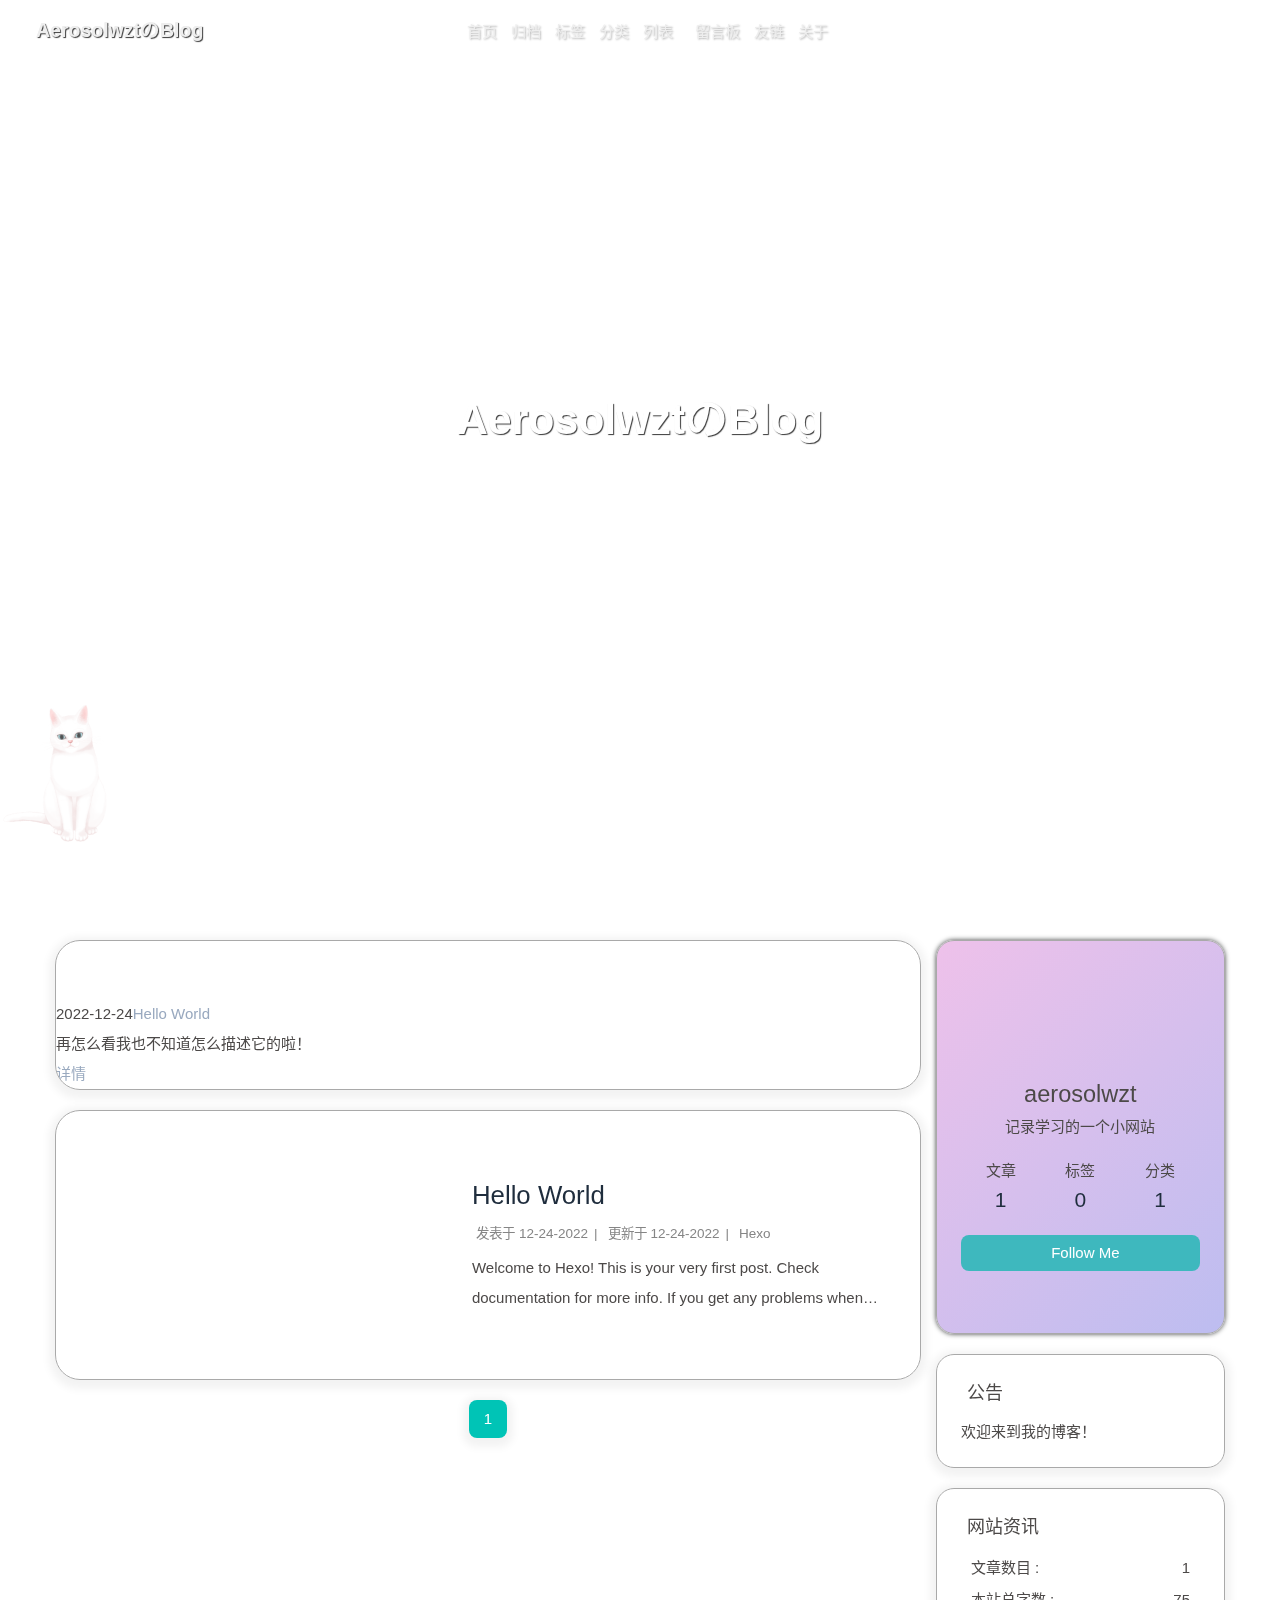
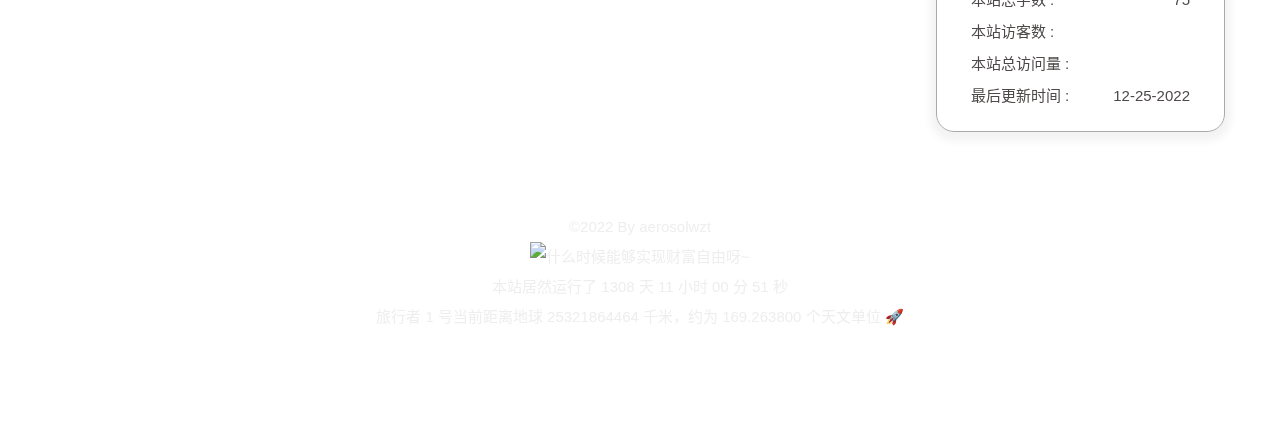
==== commit 305ae5a8: "Site updated: 2022-12-25 13:44:33" ====
--- a/index.html
+++ b/index.html
@@ -1,8 +1,8 @@
-<!DOCTYPE html><html lang="zh-CN" data-theme="light"><head><meta charset="UTF-8"><meta http-equiv="X-UA-Compatible" content="IE=edge"><meta name="viewport" content="width=device-width, initial-scale=1.0, maximum-scale=1.0, user-scalable=no"><title>Aerosolwzt-Blog</title><meta name="author" content="aerosolwzt"><meta name="copyright" content="aerosolwzt"><meta name="format-detection" content="telephone=no"><meta name="theme-color" content="ffffff"><meta name="description" content="记录学习的一个小网站">
+<!DOCTYPE html><html lang="zh-CN" data-theme="light"><head><meta charset="UTF-8"><meta http-equiv="X-UA-Compatible" content="IE=edge"><meta name="viewport" content="width=device-width, initial-scale=1.0, maximum-scale=1.0, user-scalable=no"><title>AerosolwztのBlog</title><meta name="author" content="aerosolwzt"><meta name="copyright" content="aerosolwzt"><meta name="format-detection" content="telephone=no"><meta name="theme-color" content="ffffff"><meta name="description" content="记录学习的一个小网站">
 <meta property="og:type" content="website">
-<meta property="og:title" content="Aerosolwzt-Blog">
+<meta property="og:title" content="AerosolwztのBlog">
 <meta property="og:url" content="http://www.aerosolwzt.cc/index.html">
-<meta property="og:site_name" content="Aerosolwzt-Blog">
+<meta property="og:site_name" content="AerosolwztのBlog">
 <meta property="og:description" content="记录学习的一个小网站">
 <meta property="og:locale" content="zh_CN">
 <meta property="og:image" content="https://ts1.cn.mm.bing.net/th/id/R-C.bcb1425051e893bbc897877eaf66b53a?rik=GS8JCCa%2fKncQfw&riu=http%3a%2f%2ftouxiang.vipyl.com%2fattached%2fimage%2f20131008%2f20131008170685578557.jpg&ehk=t6Di%2bruDeN5NaXMvvLXzlntoBRgaXyT%2bqHUDZ4nLqQs%3d&risl=&pid=ImgRaw&r=0">
@@ -45,12 +45,12 @@
   islazyload: true,
   isAnchor: false
 }</script><script id="config-diff">var GLOBAL_CONFIG_SITE = {
-  title: 'Aerosolwzt-Blog',
+  title: 'AerosolwztのBlog',
   isPost: false,
   isHome: true,
   isHighlightShrink: false,
   isToc: false,
-  postUpdate: '2022-12-25 12:40:15'
+  postUpdate: '2022-12-25 13:44:25'
 }</script><noscript><style type="text/css">
   #nav {
     opacity: 1
@@ -143,10 +143,10 @@
       }
     }
     detectApple()
-    })(window)</script><link rel="stylesheet" href="/css/custom.css" media="defer" onload="this.media='all'"><link rel="stylesheet" href="/css/universe.css"><!-- hexo injector head_end start --><link rel="stylesheet" href="https://npm.elemecdn.com/hexo-butterfly-categories-card@1.0.0/lib/categorybar.css"><link rel="stylesheet" href="https://cdn.jsdelivr.net/gh/Zfour/Butterfly-double-row-display@1.00/cardlistpost.min.css"/>
+    })(window)</script><link rel="stylesheet" href="/css/custom.css" media="defer" onload="this.media='all'"><link rel="stylesheet" href="/css/universe.css"><link rel="stylesheet" href="//at.alicdn.com/t/c/font_2264842_b004iy0kk2b.css" media="defer" onload="this.media='all'"><link rel="stylesheet" href="/css/progress_bar.css" media="defer" onload="this.media='all'"><!-- hexo injector head_end start --><link rel="stylesheet" href="https://cdn.jsdelivr.net/gh/Zfour/Butterfly-double-row-display@1.00/cardlistpost.min.css"/>
 <style>#recent-posts > .recent-post-item >.recent-post-info > .article-meta-wrap > .tags:before {content:"\A";
   white-space: pre;}#recent-posts > .recent-post-item >.recent-post-info > .article-meta-wrap > .tags > .article-meta__separator{display:none}</style>
-<link rel="stylesheet" href="https://cdn.cbd.int/hexo-butterfly-clock-anzhiyu/lib/clock.min.css" /><link rel="stylesheet" href="https://npm.elemecdn.com/hexo-butterfly-swiper/lib/swiper.min.css" media="print" onload="this.media='all'"><link rel="stylesheet" href="https://npm.elemecdn.com/hexo-butterfly-swiper/lib/swiperstyle.css" media="print" onload="this.media='all'"><link rel="stylesheet" href="https://npm.elemecdn.com/hexo-butterfly-wowjs/lib/animate.min.css" media="print" onload="this.media='screen'"><link rel="stylesheet" href="https://www.fomal.cc/static/css/runtime.min.css" media="print" onload="this.media='all'"><!-- hexo injector head_end end --><meta name="generator" content="Hexo 6.3.0"></head><body><div id="web_bg"></div><div id="sidebar"><div id="menu-mask"></div><div id="sidebar-menus"><div class="avatar-img is-center"><img src= "[data-uri]" data-lazy-src="https://ts1.cn.mm.bing.net/th/id/R-C.bcb1425051e893bbc897877eaf66b53a?rik=GS8JCCa%2fKncQfw&amp;riu=http%3a%2f%2ftouxiang.vipyl.com%2fattached%2fimage%2f20131008%2f20131008170685578557.jpg&amp;ehk=t6Di%2bruDeN5NaXMvvLXzlntoBRgaXyT%2bqHUDZ4nLqQs%3d&amp;risl=&amp;pid=ImgRaw&amp;r=0" onerror="onerror=null;src='/img/friend_404.gif'" alt="avatar"/></div><div class="sidebar-site-data site-data is-center"><a href="/archives/"><div class="headline">文章</div><div class="length-num">1</div></a><a href="/tags/"><div class="headline">标签</div><div class="length-num">0</div></a><a href="/categories/"><div class="headline">分类</div><div class="length-num">1</div></a></div><hr/><div class="menus_items"><div class="menus_item"><a class="site-page" href="/"><i class="fa-fw fas fa-home"></i><span> 首页</span></a></div><div class="menus_item"><a class="site-page" href="/archives/"><i class="fa-fw fas fa-archive"></i><span> 归档</span></a></div><div class="menus_item"><a class="site-page" href="/tags/"><i class="fa-fw fas fa-tags"></i><span> 标签</span></a></div><div class="menus_item"><a class="site-page" href="/categories/"><i class="fa-fw fas fa-folder-open"></i><span> 分类</span></a></div><div class="menus_item"><a class="site-page group hide" href="javascript:void(0);"><i class="fa-fw fas fa-list"></i><span> 列表</span><i class="fas fa-chevron-down"></i></a><ul class="menus_item_child"><li><a class="site-page child" href="/music/"><i class="fa-fw fas fa-music"></i><span> 音乐</span></a></li><li><a class="site-page child" href="/movies/"><i class="fa-fw fas fa-video"></i><span> 电影</span></a></li></ul></div><div class="menus_item"><a class="site-page" href="/comments/"><i class="fa-fw fas fa-envelope-open"></i><span> 留言板</span></a></div><div class="menus_item"><a class="site-page" href="/link/"><i class="fa-fw fas fa-link"></i><span> 友链</span></a></div><div class="menus_item"><a class="site-page" href="/about/"><i class="fa-fw fas fa-heart"></i><span> 关于</span></a></div></div></div></div><div class="page" id="body-wrap"><header class="full_page" id="page-header"><nav id="nav"><span id="blog_name"><a id="site-name" href="/">Aerosolwzt-Blog</a></span><div id="menus"><div id="search-button"><a class="site-page social-icon search"><i class="fas fa-search fa-fw"></i></a></div><div class="menus_items"><div class="menus_item"><a class="site-page" href="/"><i class="fa-fw fas fa-home"></i><span> 首页</span></a></div><div class="menus_item"><a class="site-page" href="/archives/"><i class="fa-fw fas fa-archive"></i><span> 归档</span></a></div><div class="menus_item"><a class="site-page" href="/tags/"><i class="fa-fw fas fa-tags"></i><span> 标签</span></a></div><div class="menus_item"><a class="site-page" href="/categories/"><i class="fa-fw fas fa-folder-open"></i><span> 分类</span></a></div><div class="menus_item"><a class="site-page group hide" href="javascript:void(0);"><i class="fa-fw fas fa-list"></i><span> 列表</span><i class="fas fa-chevron-down"></i></a><ul class="menus_item_child"><li><a class="site-page child" href="/music/"><i class="fa-fw fas fa-music"></i><span> 音乐</span></a></li><li><a class="site-page child" href="/movies/"><i class="fa-fw fas fa-video"></i><span> 电影</span></a></li></ul></div><div class="menus_item"><a class="site-page" href="/comments/"><i class="fa-fw fas fa-envelope-open"></i><span> 留言板</span></a></div><div class="menus_item"><a class="site-page" href="/link/"><i class="fa-fw fas fa-link"></i><span> 友链</span></a></div><div class="menus_item"><a class="site-page" href="/about/"><i class="fa-fw fas fa-heart"></i><span> 关于</span></a></div></div><div id="toggle-menu"><a class="site-page"><i class="fas fa-bars fa-fw"></i></a></div></div></nav><div id="site-info"><h1 id="site-title">Aerosolwzt-Blog</h1><div id="site-subtitle"><span id="subtitle"></span></div><div id="site_social_icons"><a class="social-icon" href="https://github.com/aerosolwzt" target="_blank" title="Github"><i class="fab fa-github"></i></a><a class="social-icon" href="mailto:jacksontom076@gmail.com" target="_blank" title="Email"><i class="fas fa-envelope"></i></a></div></div><div id="scroll-down"><i class="fas fa-angle-down scroll-down-effects"></i></div></header><main class="layout" id="content-inner"><div class="recent-posts" id="recent-posts"><div class="recent-post-item"><div class="post_cover left"><a href="/2022/12/24/hello-world/" title="Hello World"><img class="post_bg" src= "[data-uri]" data-lazy-src="https://source.fomal.cc/img/default_cover_3.webp" onerror="this.onerror=null;this.src='/img/404.jpg'" alt="Hello World"></a></div><div class="recent-post-info"><a class="article-title" href="/2022/12/24/hello-world/" title="Hello World">Hello World</a><div class="article-meta-wrap"><span class="post-meta-date"><i class="far fa-calendar-alt"></i><span class="article-meta-label">发表于</span><time class="post-meta-date-created" datetime="2022-12-24T12:21:10.785Z" title="发表于 2022-12-24 20:21:10">2022-12-24</time><span class="article-meta-separator">|</span><i class="fas fa-history"></i><span class="article-meta-label">更新于</span><time class="post-meta-date-updated" datetime="2022-12-24T15:49:17.366Z" title="更新于 2022-12-24 23:49:17">2022-12-24</time></span><span class="article-meta"><span class="article-meta-separator">|</span><i class="fas fa-inbox"></i><a class="article-meta__categories" href="/categories/Hexo/">Hexo</a></span></div><div class="content">Welcome to Hexo! This is your very first post. Check documentation for more info. If you get any problems when using Hexo, you can find the answer in troubleshooting or you can ask me on GitHub.
+<link rel="stylesheet" href="https://npm.elemecdn.com/hexo-butterfly-categories-card@1.0.0/lib/categorybar.css"><link rel="stylesheet" href="https://cdn.cbd.int/hexo-butterfly-clock-anzhiyu/lib/clock.min.css" /><link rel="stylesheet" href="https://www.fomal.cc/static/css/runtime.min.css" media="print" onload="this.media='all'"><link rel="stylesheet" href="https://npm.elemecdn.com/hexo-butterfly-swiper/lib/swiper.min.css" media="print" onload="this.media='all'"><link rel="stylesheet" href="https://npm.elemecdn.com/hexo-butterfly-swiper/lib/swiperstyle.css" media="print" onload="this.media='all'"><link rel="stylesheet" href="https://npm.elemecdn.com/hexo-butterfly-tag-plugins-plus@latest/lib/assets/font-awesome-animation.min.css" media="defer" onload="this.media='all'"><link rel="stylesheet" href="https://npm.elemecdn.com/hexo-butterfly-tag-plugins-plus@latest/lib/tag_plugins.css" media="defer" onload="this.media='all'"><script src="https://npm.elemecdn.com/hexo-butterfly-tag-plugins-plus@latest/lib/assets/carousel-touch.js"></script><link rel="stylesheet" href="https://npm.elemecdn.com/hexo-butterfly-wowjs/lib/animate.min.css" media="print" onload="this.media='screen'"><link rel="stylesheet" href="https://npm.elemecdn.com/hexo-filter-gitcalendar/lib/gitcalendar.css" media="print" onload="this.media='all'"><!-- hexo injector head_end end --><meta name="generator" content="Hexo 6.3.0"></head><body><div id="web_bg"></div><div id="sidebar"><div id="menu-mask"></div><div id="sidebar-menus"><div class="avatar-img is-center"><img src= "[data-uri]" data-lazy-src="https://ts1.cn.mm.bing.net/th/id/R-C.bcb1425051e893bbc897877eaf66b53a?rik=GS8JCCa%2fKncQfw&amp;riu=http%3a%2f%2ftouxiang.vipyl.com%2fattached%2fimage%2f20131008%2f20131008170685578557.jpg&amp;ehk=t6Di%2bruDeN5NaXMvvLXzlntoBRgaXyT%2bqHUDZ4nLqQs%3d&amp;risl=&amp;pid=ImgRaw&amp;r=0" onerror="onerror=null;src='/img/friend_404.gif'" alt="avatar"/></div><div class="sidebar-site-data site-data is-center"><a href="/archives/"><div class="headline">文章</div><div class="length-num">1</div></a><a href="/tags/"><div class="headline">标签</div><div class="length-num">0</div></a><a href="/categories/"><div class="headline">分类</div><div class="length-num">1</div></a></div><hr/><div class="menus_items"><div class="menus_item"><a class="site-page" href="/"><i class="fa-fw fas fa-home"></i><span> 首页</span></a></div><div class="menus_item"><a class="site-page" href="/archives/"><i class="fa-fw fas fa-archive"></i><span> 归档</span></a></div><div class="menus_item"><a class="site-page" href="/tags/"><i class="fa-fw fas fa-tags"></i><span> 标签</span></a></div><div class="menus_item"><a class="site-page" href="/categories/"><i class="fa-fw fas fa-folder-open"></i><span> 分类</span></a></div><div class="menus_item"><a class="site-page group hide" href="javascript:void(0);"><i class="fa-fw fas fa-list"></i><span> 列表</span><i class="fas fa-chevron-down"></i></a><ul class="menus_item_child"><li><a class="site-page child" href="/music/"><i class="fa-fw fas fa-music"></i><span> 音乐</span></a></li><li><a class="site-page child" href="/movies/"><i class="fa-fw fas fa-video"></i><span> 电影</span></a></li></ul></div><div class="menus_item"><a class="site-page" href="/comments/"><i class="fa-fw fas fa-envelope-open"></i><span> 留言板</span></a></div><div class="menus_item"><a class="site-page" href="/link/"><i class="fa-fw fas fa-link"></i><span> 友链</span></a></div><div class="menus_item"><a class="site-page" href="/about/"><i class="fa-fw fas fa-heart"></i><span> 关于</span></a></div></div></div></div><div class="page" id="body-wrap"><header class="full_page" id="page-header"><nav id="nav"><span id="blog_name"><a id="site-name" href="/">AerosolwztのBlog</a></span><div id="menus"><div id="search-button"><a class="site-page social-icon search"><i class="fas fa-search fa-fw"></i></a></div><div class="menus_items"><div class="menus_item"><a class="site-page" href="/"><i class="fa-fw fas fa-home"></i><span> 首页</span></a></div><div class="menus_item"><a class="site-page" href="/archives/"><i class="fa-fw fas fa-archive"></i><span> 归档</span></a></div><div class="menus_item"><a class="site-page" href="/tags/"><i class="fa-fw fas fa-tags"></i><span> 标签</span></a></div><div class="menus_item"><a class="site-page" href="/categories/"><i class="fa-fw fas fa-folder-open"></i><span> 分类</span></a></div><div class="menus_item"><a class="site-page group hide" href="javascript:void(0);"><i class="fa-fw fas fa-list"></i><span> 列表</span><i class="fas fa-chevron-down"></i></a><ul class="menus_item_child"><li><a class="site-page child" href="/music/"><i class="fa-fw fas fa-music"></i><span> 音乐</span></a></li><li><a class="site-page child" href="/movies/"><i class="fa-fw fas fa-video"></i><span> 电影</span></a></li></ul></div><div class="menus_item"><a class="site-page" href="/comments/"><i class="fa-fw fas fa-envelope-open"></i><span> 留言板</span></a></div><div class="menus_item"><a class="site-page" href="/link/"><i class="fa-fw fas fa-link"></i><span> 友链</span></a></div><div class="menus_item"><a class="site-page" href="/about/"><i class="fa-fw fas fa-heart"></i><span> 关于</span></a></div></div><div id="toggle-menu"><a class="site-page"><i class="fas fa-bars fa-fw"></i></a></div></div></nav><div id="site-info"><h1 id="site-title">AerosolwztのBlog</h1><div id="site-subtitle"><span id="subtitle"></span></div><div id="site_social_icons"><a class="social-icon" href="https://github.com/aerosolwzt" target="_blank" title="Github"><i class="fab fa-github"></i></a><a class="social-icon" href="mailto:jacksontom076@gmail.com" target="_blank" title="Email"><i class="fas fa-envelope"></i></a></div></div><div id="scroll-down"><i class="fas fa-angle-down scroll-down-effects"></i></div></header><main class="layout" id="content-inner"><div class="recent-posts" id="recent-posts"><div class="recent-post-item"><div class="post_cover left"><a href="/2022/12/24/hello-world/" title="Hello World"><img class="post_bg" src= "[data-uri]" data-lazy-src="https://source.fomal.cc/img/default_cover_4.webp" onerror="this.onerror=null;this.src='/img/404.jpg'" alt="Hello World"></a></div><div class="recent-post-info"><a class="article-title" href="/2022/12/24/hello-world/" title="Hello World">Hello World</a><div class="article-meta-wrap"><span class="post-meta-date"><i class="far fa-calendar-alt"></i><span class="article-meta-label">发表于</span><time class="post-meta-date-created" datetime="2022-12-24T12:21:10.785Z" title="发表于 2022-12-24 20:21:10">2022-12-24</time><span class="article-meta-separator">|</span><i class="fas fa-history"></i><span class="article-meta-label">更新于</span><time class="post-meta-date-updated" datetime="2022-12-24T15:49:17.366Z" title="更新于 2022-12-24 23:49:17">2022-12-24</time></span><span class="article-meta"><span class="article-meta-separator">|</span><i class="fas fa-inbox"></i><a class="article-meta__categories" href="/categories/Hexo/">Hexo</a></span></div><div class="content">Welcome to Hexo! This is your very first post. Check documentation for more info. If you get any problems when using Hexo, you can find the answer in troubleshooting or you can ask me on GitHub.
 Quick StartCreate a new post1$ hexo new &quot;My New Post&quot;
 
 More info: Writing
@@ -159,7 +159,7 @@
 Deploy to remote sites1$ hexo deploy
 
 More info: Deployment
-</div></div></div><nav id="pagination"><div class="pagination"><span class="page-number current">1</span></div></nav></div><div class="aside-content" id="aside-content"><div class="card-widget card-info"><div class="is-center"><div class="avatar-img"><img src= "[data-uri]" data-lazy-src="https://ts1.cn.mm.bing.net/th/id/R-C.bcb1425051e893bbc897877eaf66b53a?rik=GS8JCCa%2fKncQfw&amp;riu=http%3a%2f%2ftouxiang.vipyl.com%2fattached%2fimage%2f20131008%2f20131008170685578557.jpg&amp;ehk=t6Di%2bruDeN5NaXMvvLXzlntoBRgaXyT%2bqHUDZ4nLqQs%3d&amp;risl=&amp;pid=ImgRaw&amp;r=0" onerror="this.onerror=null;this.src='/img/friend_404.gif'" alt="avatar"/></div><div class="author-info__name">aerosolwzt</div><div class="author-info__description">记录学习的一个小网站</div></div><div class="card-info-data site-data is-center"><a href="/archives/"><div class="headline">文章</div><div class="length-num">1</div></a><a href="/tags/"><div class="headline">标签</div><div class="length-num">0</div></a><a href="/categories/"><div class="headline">分类</div><div class="length-num">1</div></a></div><a id="card-info-btn" target="_blank" rel="noopener" href="https://github.com/aerosolwzt"><i class="fab fa-github"></i><span>Follow Me</span></a><div class="card-info-social-icons is-center"><a class="social-icon" href="https://github.com/aerosolwzt" target="_blank" title="Github"><i class="fab fa-github"></i></a><a class="social-icon" href="mailto:jacksontom076@gmail.com" target="_blank" title="Email"><i class="fas fa-envelope"></i></a></div></div><div class="card-widget card-announcement"><div class="item-headline"><i class="fas fa-bullhorn fa-shake"></i><span>公告</span></div><div class="announcement_content">欢迎来到我的博客！</div></div><div class="sticky_layout"><div class="card-widget card-webinfo"><div class="item-headline"><i class="fas fa-chart-line"></i><span>网站资讯</span></div><div class="webinfo"><div class="webinfo-item"><div class="item-name">文章数目 :</div><div class="item-count">1</div></div><div class="webinfo-item"><div class="item-name">本站总字数 :</div><div class="item-count">75</div></div><div class="webinfo-item"><div class="item-name">本站访客数 :</div><div class="item-count" id="busuanzi_value_site_uv"><i class="fa-solid fa-spinner fa-spin"></i></div></div><div class="webinfo-item"><div class="item-name">本站总访问量 :</div><div class="item-count" id="busuanzi_value_site_pv"><i class="fa-solid fa-spinner fa-spin"></i></div></div><div class="webinfo-item"><div class="item-name">最后更新时间 :</div><div class="item-count" id="last-push-date" data-lastPushDate="2022-12-25T04:40:15.086Z"><i class="fa-solid fa-spinner fa-spin"></i></div></div></div></div></div></div></main><footer id="footer"><div id="footer-wrap"><div class="copyright">&copy;2022 By aerosolwzt</div></div></footer></div><div id="rightside"><div id="rightside-config-hide"><button id="translateLink" type="button" title="简繁转换">繁</button><button id="darkmode" type="button" title="浅色和深色模式转换"><i class="fas fa-adjust"></i></button><button id="hide-aside-btn" type="button" title="单栏和双栏切换"><i class="fas fa-arrows-alt-h"></i></button></div><div id="rightside-config-show"><button id="rightside_config" type="button" title="设置"><i class="fas fa-cog fa-spin"></i></button><button id="go-up" type="button" title="回到顶部"><i class="fas fa-arrow-up"></i></button></div></div><div id="local-search"><div class="search-dialog"><nav class="search-nav"><span class="search-dialog-title">搜索</span><span id="loading-status"></span><button class="search-close-button"><i class="fas fa-times"></i></button></nav><div class="is-center" id="loading-database"><i class="fas fa-spinner fa-pulse"></i><span>  数据库加载中</span></div><div class="search-wrap"><div id="local-search-input"><div class="local-search-box"><input class="local-search-box--input" placeholder="搜索文章" type="text"/></div></div><hr/><div id="local-search-results"></div></div></div><div id="search-mask"></div></div><div><script src="/js/utils.js"></script><script src="/js/main.js"></script><script src="/js/tw_cn.js"></script><script src="https://cdn.jsdelivr.net/npm/@fancyapps/ui/dist/fancybox.umd.min.js"></script><script src="https://cdn.jsdelivr.net/npm/instant.page/instantpage.min.js" type="module"></script><script src="https://cdn.jsdelivr.net/npm/vanilla-lazyload/dist/lazyload.iife.min.js"></script><script src="https://cdn.jsdelivr.net/npm/node-snackbar/dist/snackbar.min.js"></script><script>function panguFn () {
+</div></div></div><nav id="pagination"><div class="pagination"><span class="page-number current">1</span></div></nav></div><div class="aside-content" id="aside-content"><div class="card-widget card-info"><div class="is-center"><div class="avatar-img"><img src= "[data-uri]" data-lazy-src="https://ts1.cn.mm.bing.net/th/id/R-C.bcb1425051e893bbc897877eaf66b53a?rik=GS8JCCa%2fKncQfw&amp;riu=http%3a%2f%2ftouxiang.vipyl.com%2fattached%2fimage%2f20131008%2f20131008170685578557.jpg&amp;ehk=t6Di%2bruDeN5NaXMvvLXzlntoBRgaXyT%2bqHUDZ4nLqQs%3d&amp;risl=&amp;pid=ImgRaw&amp;r=0" onerror="this.onerror=null;this.src='/img/friend_404.gif'" alt="avatar"/></div><div class="author-info__name">aerosolwzt</div><div class="author-info__description">记录学习的一个小网站</div></div><div class="card-info-data site-data is-center"><a href="/archives/"><div class="headline">文章</div><div class="length-num">1</div></a><a href="/tags/"><div class="headline">标签</div><div class="length-num">0</div></a><a href="/categories/"><div class="headline">分类</div><div class="length-num">1</div></a></div><a id="card-info-btn" target="_blank" rel="noopener" href="https://github.com/aerosolwzt"><i class="fab fa-github"></i><span>Follow Me</span></a><div class="card-info-social-icons is-center"><a class="social-icon" href="https://github.com/aerosolwzt" target="_blank" title="Github"><i class="fab fa-github"></i></a><a class="social-icon" href="mailto:jacksontom076@gmail.com" target="_blank" title="Email"><i class="fas fa-envelope"></i></a></div></div><div class="card-widget card-announcement"><div class="item-headline"><i class="fas fa-bullhorn fa-shake"></i><span>公告</span></div><div class="announcement_content">欢迎来到我的博客！</div></div><div class="sticky_layout"><div class="card-widget card-webinfo"><div class="item-headline"><i class="fas fa-chart-line"></i><span>网站资讯</span></div><div class="webinfo"><div class="webinfo-item"><div class="item-name">文章数目 :</div><div class="item-count">1</div></div><div class="webinfo-item"><div class="item-name">本站总字数 :</div><div class="item-count">75</div></div><div class="webinfo-item"><div class="item-name">本站访客数 :</div><div class="item-count" id="busuanzi_value_site_uv"><i class="fa-solid fa-spinner fa-spin"></i></div></div><div class="webinfo-item"><div class="item-name">本站总访问量 :</div><div class="item-count" id="busuanzi_value_site_pv"><i class="fa-solid fa-spinner fa-spin"></i></div></div><div class="webinfo-item"><div class="item-name">最后更新时间 :</div><div class="item-count" id="last-push-date" data-lastPushDate="2022-12-25T05:44:25.912Z"><i class="fa-solid fa-spinner fa-spin"></i></div></div></div></div></div></div></main><footer id="footer"><div id="footer-wrap"><div class="copyright">&copy;2022 By aerosolwzt</div></div></footer></div><div id="rightside"><div id="rightside-config-hide"><button id="translateLink" type="button" title="简繁转换">繁</button><button id="darkmode" type="button" title="浅色和深色模式转换"><i class="fas fa-adjust"></i></button><button id="hide-aside-btn" type="button" title="单栏和双栏切换"><i class="fas fa-arrows-alt-h"></i></button></div><div id="rightside-config-show"><button id="rightside_config" type="button" title="设置"><i class="fas fa-cog fa-spin"></i></button><button id="go-up" type="button" title="回到顶部"><i class="fas fa-arrow-up"></i></button></div></div><div id="local-search"><div class="search-dialog"><nav class="search-nav"><span class="search-dialog-title">搜索</span><span id="loading-status"></span><button class="search-close-button"><i class="fas fa-times"></i></button></nav><div class="is-center" id="loading-database"><i class="fas fa-spinner fa-pulse"></i><span>  数据库加载中</span></div><div class="search-wrap"><div id="local-search-input"><div class="local-search-box"><input class="local-search-box--input" placeholder="搜索文章" type="text"/></div></div><hr/><div id="local-search-results"></div></div></div><div id="search-mask"></div></div><div><script src="/js/utils.js"></script><script src="/js/main.js"></script><script src="/js/tw_cn.js"></script><script src="https://cdn.jsdelivr.net/npm/@fancyapps/ui/dist/fancybox.umd.min.js"></script><script src="https://cdn.jsdelivr.net/npm/instant.page/instantpage.min.js" type="module"></script><script src="https://cdn.jsdelivr.net/npm/vanilla-lazyload/dist/lazyload.iife.min.js"></script><script src="https://cdn.jsdelivr.net/npm/node-snackbar/dist/snackbar.min.js"></script><script>function panguFn () {
   if (typeof pangu === 'object') pangu.autoSpacingPage()
   else {
     getScript('https://cdn.jsdelivr.net/npm/pangu/dist/browser/pangu.min.js')
@@ -207,7 +207,7 @@
 } else {
   subtitleType()
 }
-</script></div><script defer src="/js/light.js"></script><canvas id="universe"></canvas><script defer src="/js/universe.js"></script><canvas class="fireworks" mobile="false"></canvas><script src="/%5Bobject%20Object%5D"></script><script defer="defer" id="fluttering_ribbon" mobile="false" src="/%5Bobject%20Object%5D"></script><script id="canvas_nest" defer="defer" color="0,0,255" opacity="0.7" zIndex="-1" count="30" mobile="false" src="/%5Bobject%20Object%5D"></script><script src="https://cdn.jsdelivr.net/npm/butterfly-extsrc/dist/activate-power-mode.min.js"></script><script>POWERMODE.colorful = true;
+</script></div><script defer src="/js/light.js"></script><canvas id="universe"></canvas><script defer src="/js/universe.js"></script><script defer src="/js/cursor.js"></script><script async src="//at.alicdn.com/t/c/font_2264842_b004iy0kk2b.js"></script><script async src="//npm.elemecdn.com/pace-js@1.2.4/pace.min.js"></script><canvas class="fireworks" mobile="false"></canvas><script src="/%5Bobject%20Object%5D"></script><script defer="defer" id="fluttering_ribbon" mobile="false" src="/%5Bobject%20Object%5D"></script><script id="canvas_nest" defer="defer" color="0,0,255" opacity="0.7" zIndex="-1" count="30" mobile="false" src="/%5Bobject%20Object%5D"></script><script src="https://cdn.jsdelivr.net/npm/butterfly-extsrc/dist/activate-power-mode.min.js"></script><script>POWERMODE.colorful = true;
 POWERMODE.shake = true;
 POWERMODE.mobile = false;
 document.body.addEventListener('input', POWERMODE);
@@ -259,9 +259,33 @@
     butterfly_clock_anzhiyu_injector_config();
   }
   </script><script src="https://widget.qweather.net/simple/static/js/he-simple-common.js?v=2.0"></script><script data-pjax src="https://cdn.cbd.int/hexo-butterfly-clock-anzhiyu/lib/clock.min.js"></script><script data-pjax>
+  function butterfly_footer_beautify_injector_config(){
+    var parent_div_git = document.getElementById('footer-wrap');
+    var item_html = '<div id="workboard"></div><p id="ghbdages"><a class="github-badge" target="_blank" href="https://hexo.io/" style="margin-inline:5px" data-title="博客框架为Hexo_v6.2.0" title=""><img src= "[data-uri]" data-lazy-src="https://img.shields.io/badge/Frame-Hexo-blue?style=flat&amp;logo=hexo" alt=""/></a><a class="github-badge" target="_blank" href="https://butterfly.js.org/" style="margin-inline:5px" data-title="主题版本Butterfly_v4.3.1" title=""><img src= "[data-uri]" data-lazy-src="https://img.shields.io/badge/Theme-Butterfly-6513df?style=flat&amp;logo=bitdefender" alt=""/></a><a class="github-badge" target="_blank" href="https://vercel.com/" style="margin-inline:5px" data-title="本站采用多线部署，主线路托管于Vercel" title=""><img src= "[data-uri]" data-lazy-src="https://img.shields.io/badge/Hosted-Vercel-brightgreen?style=flat&amp;logo=Vercel" alt=""/></a><a class="github-badge" target="_blank" href="https://dashboard.4everland.org/" style="margin-inline:5px" data-title="本站采用多线部署，备用线路托管于4EVERLAND" title=""><img src= "[data-uri]" data-lazy-src="https://img.shields.io/badge/Hosted-4EVERLAND-22DDDD?style=flat&amp;logo=IPFS" alt=""/></a><a class="github-badge" target="_blank" href="https://github.com/" style="margin-inline:5px" data-title="本站项目由Github托管" title=""><img src= "[data-uri]" data-lazy-src="https://img.shields.io/badge/Source-Github-d021d6?style=flat&amp;logo=GitHub" alt=""/></a><a class="github-badge" target="_blank" href="http://creativecommons.org/licenses/by-nc-sa/4.0/" style="margin-inline:5px" data-title="本站采用知识共享署名-非商业性使用-相同方式共享4.0国际许可协议进行许可" title=""><img src= "[data-uri]" data-lazy-src="https://img.shields.io/badge/Copyright-BY--NC--SA%204.0-d42328?style=flat&amp;logo=Claris" alt=""/></a></p>';
+    console.log('已挂载butterfly_footer_beautify')
+    parent_div_git.insertAdjacentHTML("beforeend",item_html)
+    }
+  var elist = 'null'.split(',');
+  var cpage = location.pathname;
+  var epage = 'all';
+  var flag = 0;
+
+  for (var i=0;i<elist.length;i++){
+    if (cpage.includes(elist[i])){
+      flag++;
+    }
+  }
+
+  if ((epage ==='all')&&(flag == 0)){
+    butterfly_footer_beautify_injector_config();
+  }
+  else if (epage === cpage){
+    butterfly_footer_beautify_injector_config();
+  }
+  </script><script async src="/js/runtime.js"></script><script data-pjax>
   function butterfly_swiper_injector_config(){
     var parent_div_git = document.getElementById('recent-posts');
-    var item_html = '<div class="recent-post-item" style="height: auto;width: 100%"><div class="blog-slider swiper-container-fade swiper-container-horizontal" id="swiper_container"><div class="blog-slider__wrp swiper-wrapper" style="transition-duration: 0ms;"><div class="blog-slider__item swiper-slide" style="width: 750px; opacity: 1; transform: translate3d(0px, 0px, 0px); transition-duration: 0ms;"><a class="blog-slider__img" href="2022/12/24/hello-world/" alt=""><img width="48" height="48" src= "[data-uri]" data-lazy-src="https://source.fomal.cc/img/default_cover_3.webp" alt="" onerror="this.src=https://unpkg.zhimg.com/akilar-candyassets/image/loading.gif; this.onerror = null;"/></a><div class="blog-slider__content"><span class="blog-slider__code">2022-12-24</span><a class="blog-slider__title" href="2022/12/24/hello-world/" alt="">Hello World</a><div class="blog-slider__text">再怎么看我也不知道怎么描述它的啦！</div><a class="blog-slider__button" href="2022/12/24/hello-world/" alt="">详情   </a></div></div></div><div class="blog-slider__pagination swiper-pagination-clickable swiper-pagination-bullets"></div></div></div>';
+    var item_html = '<div class="recent-post-item" style="height: auto;width: 100%"><div class="blog-slider swiper-container-fade swiper-container-horizontal" id="swiper_container"><div class="blog-slider__wrp swiper-wrapper" style="transition-duration: 0ms;"><div class="blog-slider__item swiper-slide" style="width: 750px; opacity: 1; transform: translate3d(0px, 0px, 0px); transition-duration: 0ms;"><a class="blog-slider__img" href="2022/12/24/hello-world/" alt=""><img width="48" height="48" src= "[data-uri]" data-lazy-src="https://source.fomal.cc/img/default_cover_4.webp" alt="" onerror="this.src=https://unpkg.zhimg.com/akilar-candyassets/image/loading.gif; this.onerror = null;"/></a><div class="blog-slider__content"><span class="blog-slider__code">2022-12-24</span><a class="blog-slider__title" href="2022/12/24/hello-world/" alt="">Hello World</a><div class="blog-slider__text">再怎么看我也不知道怎么描述它的啦！</div><a class="blog-slider__button" href="2022/12/24/hello-world/" alt="">详情   </a></div></div></div><div class="blog-slider__pagination swiper-pagination-clickable swiper-pagination-bullets"></div></div></div>';
     console.log('已挂载butterfly_swiper')
     parent_div_git.insertAdjacentHTML("afterbegin",item_html)
     }
@@ -282,7 +306,7 @@
   else if (epage === cpage){
     butterfly_swiper_injector_config();
   }
-  </script><script defer src="https://npm.elemecdn.com/hexo-butterfly-swiper/lib/swiper.min.js"></script><script defer data-pjax src="https://npm.elemecdn.com/hexo-butterfly-swiper/lib/swiper_init.js"></script><div class="js-pjax"><script async="async">var arr = document.getElementsByClassName('recent-post-item');
+  </script><script defer src="https://npm.elemecdn.com/hexo-butterfly-swiper/lib/swiper.min.js"></script><script defer data-pjax src="https://npm.elemecdn.com/hexo-butterfly-swiper/lib/swiper_init.js"></script><script async src="//at.alicdn.com/t/font_2032782_8d5kxvn09md.js"></script><div class="js-pjax"><script async="async">var arr = document.getElementsByClassName('recent-post-item');
 for(var i = 0;i<arr.length;i++){
     arr[i].classList.add('wow');
     arr[i].classList.add('animate__zoomIn');
@@ -298,28 +322,16 @@
     arr[i].setAttribute('data-wow-delay', '');
     arr[i].setAttribute('data-wow-offset', '');
     arr[i].setAttribute('data-wow-iteration', '');
-  }</script></div><script defer src="https://npm.elemecdn.com/hexo-butterfly-wowjs/lib/wow.min.js"></script><script defer src="https://npm.elemecdn.com/hexo-butterfly-wowjs/lib/wow_init.js"></script><script data-pjax>
-  function butterfly_footer_beautify_injector_config(){
-    var parent_div_git = document.getElementById('footer-wrap');
-    var item_html = '<div id="workboard"></div><p id="ghbdages"><a class="github-badge" target="_blank" href="https://hexo.io/" style="margin-inline:5px" data-title="博客框架为Hexo_v6.2.0" title=""><img src= "[data-uri]" data-lazy-src="https://img.shields.io/badge/Frame-Hexo-blue?style=flat&amp;logo=hexo" alt=""/></a><a class="github-badge" target="_blank" href="https://butterfly.js.org/" style="margin-inline:5px" data-title="主题版本Butterfly_v4.3.1" title=""><img src= "[data-uri]" data-lazy-src="https://img.shields.io/badge/Theme-Butterfly-6513df?style=flat&amp;logo=bitdefender" alt=""/></a><a class="github-badge" target="_blank" href="https://vercel.com/" style="margin-inline:5px" data-title="本站采用多线部署，主线路托管于Vercel" title=""><img src= "[data-uri]" data-lazy-src="https://img.shields.io/badge/Hosted-Vercel-brightgreen?style=flat&amp;logo=Vercel" alt=""/></a><a class="github-badge" target="_blank" href="https://dashboard.4everland.org/" style="margin-inline:5px" data-title="本站采用多线部署，备用线路托管于4EVERLAND" title=""><img src= "[data-uri]" data-lazy-src="https://img.shields.io/badge/Hosted-4EVERLAND-22DDDD?style=flat&amp;logo=IPFS" alt=""/></a><a class="github-badge" target="_blank" href="https://github.com/" style="margin-inline:5px" data-title="本站项目由Github托管" title=""><img src= "[data-uri]" data-lazy-src="https://img.shields.io/badge/Source-Github-d021d6?style=flat&amp;logo=GitHub" alt=""/></a><a class="github-badge" target="_blank" href="http://creativecommons.org/licenses/by-nc-sa/4.0/" style="margin-inline:5px" data-title="本站采用知识共享署名-非商业性使用-相同方式共享4.0国际许可协议进行许可" title=""><img src= "[data-uri]" data-lazy-src="https://img.shields.io/badge/Copyright-BY--NC--SA%204.0-d42328?style=flat&amp;logo=Claris" alt=""/></a></p>';
-    console.log('已挂载butterfly_footer_beautify')
-    parent_div_git.insertAdjacentHTML("beforeend",item_html)
-    }
-  var elist = 'null'.split(',');
-  var cpage = location.pathname;
-  var epage = 'all';
-  var flag = 0;
-
-  for (var i=0;i<elist.length;i++){
-    if (cpage.includes(elist[i])){
-      flag++;
-    }
-  }
-
-  if ((epage ==='all')&&(flag == 0)){
-    butterfly_footer_beautify_injector_config();
-  }
-  else if (epage === cpage){
-    butterfly_footer_beautify_injector_config();
-  }
-  </script><script async src="/js/runtime.js"></script><!-- hexo injector body_end end --><script src="/live2dw/lib/L2Dwidget.min.js?094cbace49a39548bed64abff5988b05"></script><script>L2Dwidget.init({"pluginRootPath":"live2dw/","pluginJsPath":"lib/","pluginModelPath":"assets/","tagMode":false,"debug":false,"model":{"jsonPath":"/live2dw/assets/koharu.model.json"},"display":{"position":"left","width":150,"height":300},"mobile":{"show":true},"log":false});</script></body></html>+  }</script></div><script defer src="https://npm.elemecdn.com/hexo-butterfly-wowjs/lib/wow.min.js"></script><script defer src="https://npm.elemecdn.com/hexo-butterfly-wowjs/lib/wow_init.js"></script><script data-pjax src="https://npm.elemecdn.com/hexo-filter-gitcalendar/lib/gitcalendar.js"></script><script data-pjax>
+  function gitcalendar_injector_config(){
+      var parent_div_git = document.getElementById('gitZone');
+      var item_html = '<div class="recent-post-item" style="width:100%;height:auto;padding:10px;"><style>#git_container{min-height: 280px}@media screen and (max-width:650px) {#git_container{min-height: 0px}}</style><div id="git_loading" style="width:10%;height:100%;margin:0 auto;display: block;"><svg xmlns="http://www.w3.org/2000/svg" xmlns:xlink="http://www.w3.org/1999/xlink" viewBox="0 0 50 50" style="enable-background:new 0 0 50 50" xml:space="preserve"><path fill="#d0d0d0" d="M25.251,6.461c-10.318,0-18.683,8.365-18.683,18.683h4.068c0-8.071,6.543-14.615,14.615-14.615V6.461z" transform="rotate(275.098 25 25)"><animatetransform attributeType="xml" attributeName="transform" type="rotate" from="0 25 25" to="360 25 25" dur="0.6s" repeatCount="indefinite"></animatetransform></path></svg><style>#git_container{display: none;}</style></div><div id="git_container"></div></div>';
+      parent_div_git.insertAdjacentHTML("afterbegin",item_html)
+      console.log('已挂载gitcalendar')
+      }
+
+    if( document.getElementById('gitZone') && (location.pathname ==='/about/'|| '/about/' ==='all')){
+        gitcalendar_injector_config()
+        GitCalendarInit("https://gitcalendar.fomal.cc/api?aerosolwzt",['#d9e0df', '#c6e0dc', '#a8dcd4', '#9adcd2', '#89ded1', '#77e0d0', '#5fdecb', '#47dcc6', '#39dcc3', '#1fdabe', '#00dab9'],'aerosolwzt')
+    }
+  </script><!-- hexo injector body_end end --><script src="/live2dw/lib/L2Dwidget.min.js?094cbace49a39548bed64abff5988b05"></script><script>L2Dwidget.init({"pluginRootPath":"live2dw/","pluginJsPath":"lib/","pluginModelPath":"assets/","tagMode":false,"debug":false,"model":{"jsonPath":"/live2dw/assets/tororo.model.json"},"display":{"position":"left","width":150,"height":300},"mobile":{"show":true},"log":false});</script></body></html>--- a/css/custom.css
+++ b/css/custom.css
@@ -140,4 +140,226 @@
 #aside-content > .card-widget.card-info > #card-info-btn {
   background-color: #3eb8be;
   border-radius: 8px;
+}
+
+/* 鼠标样式 */
+#cursor {
+  position: fixed;
+  width: 16px;
+  height: 16px;
+  /* 这里改变跟随的底色 */
+  background: rgb(57, 197, 187);
+  border-radius: 8px;
+  opacity: 0.25;
+  z-index: 10086;
+  pointer-events: none;
+  transition: 0.2s ease-in-out;
+  transition-property: background, opacity, transform;
+}
+
+#cursor.hidden {
+  opacity: 0;
+}
+
+#cursor.hover {
+  opacity: 0.1;
+  transform: scale(2.5);
+  -webkit-transform: scale(2.5);
+  -moz-transform: scale(2.5);
+  -ms-transform: scale(2.5);
+  -o-transform: scale(2.5);
+}
+
+#cursor.active {
+  opacity: 0.5;
+  transform: scale(0.5);
+  -webkit-transform: scale(0.5);
+  -moz-transform: scale(0.5);
+  -ms-transform: scale(0.5);
+  -o-transform: scale(0.5);
+}
+
+:root {
+  --trans-light: rgba(255, 255, 255, 0.88);
+  --trans-dark: rgba(25, 25, 25, 0.88);
+  --border-style: 1px solid rgb(169, 169, 169);
+  --backdrop-filter: blur(5px) saturate(150%);
+}
+
+/* 首页文章卡片 */
+#recent-posts > .recent-post-item {
+  background: var(--trans-light);
+  backdrop-filter: var(--backdrop-filter);
+  border-radius: 25px;
+  border: var(--border-style);
+}
+
+/* 首页侧栏卡片 */
+#aside-content .card-widget {
+  background: var(--trans-light);
+  backdrop-filter: var(--backdrop-filter);
+  border-radius: 18px;
+  border: var(--border-style);
+}
+
+/* 文章页、归档页、普通页面 */
+div#post,
+div#page,
+div#archive {
+  background: var(--trans-light);
+  backdrop-filter: var(--backdrop-filter);
+  border: var(--border-style);
+  border-radius: 20px;
+}
+
+/* 导航栏 */
+#page-header.nav-fixed #nav {
+  background: rgba(255, 255, 255, 0.75);
+  backdrop-filter: var(--backdrop-filter);
+}
+
+[data-theme="dark"] #page-header.nav-fixed #nav {
+  background: rgba(0, 0, 0, 0.7) !important;
+}
+
+/* 夜间模式遮罩 */
+[data-theme="dark"] #recent-posts > .recent-post-item,
+[data-theme="dark"] #aside-content .card-widget,
+[data-theme="dark"] div#post,
+[data-theme="dark"] div#archive,
+[data-theme="dark"] div#page {
+  background: var(--trans-dark);
+}
+
+
+/* 夜间模式页脚页头遮罩透明 */
+[data-theme="dark"] #footer::before {
+  background: transparent !important;
+}
+[data-theme="dark"] #page-header::before {
+  background: transparent !important;
+}
+
+/* 阅读模式 */
+.read-mode #aside-content .card-widget {
+  background: rgba(158, 204, 171, 0.5) !important;
+}
+.read-mode div#post {
+  background: rgba(158, 204, 171, 0.5) !important;
+}
+
+/* 夜间模式下的阅读模式 */
+[data-theme="dark"] .read-mode #aside-content .card-widget {
+  background: rgba(25, 25, 25, 0.9) !important;
+  color: #ffffff;
+}
+[data-theme="dark"] .read-mode div#post {
+  background: rgba(25, 25, 25, 0.9) !important;
+  color: #ffffff;
+}
+
+/*哔哩哔哩视频适配*/
+.aspect-ratio {
+  position: relative;
+  width: 90%;
+  height: auto;
+  padding-bottom: 75%;
+  margin: 3% auto;
+  text-align: center;
+}
+.aspect-ratio iframe {
+  position: absolute;
+  width: 100%;
+  height: 86%;
+  left: 0;
+  top: 0;
+}
+
+/* 文章页H1-H6图标样式效果 */
+/* 控制风车转动速度 4s那里可以自己调节快慢 */
+h1::before,
+h2::before,
+h3::before,
+h4::before,
+h5::before,
+h6::before {
+  -webkit-animation: ccc 4s linear infinite;
+  animation: ccc 4s linear infinite;
+}
+/* 控制风车转动方向 -1turn 为逆时针转动，1turn 为顺时针转动，相同数字部分记得统一修改 */
+@-webkit-keyframes ccc {
+  0% {
+    -webkit-transform: rotate(0deg);
+    transform: rotate(0deg);
+  }
+  to {
+    -webkit-transform: rotate(-1turn);
+    transform: rotate(-1turn);
+  }
+}
+@keyframes ccc {
+  0% {
+    -webkit-transform: rotate(0deg);
+    transform: rotate(0deg);
+  }
+  to {
+    -webkit-transform: rotate(-1turn);
+    transform: rotate(-1turn);
+  }
+}
+/* 设置风车颜色 */
+#content-inner.layout h1::before {
+  color: #ef50a8;
+  margin-left: -1.55rem;
+  font-size: 1.3rem;
+  margin-top: -0.23rem;
+}
+#content-inner.layout h2::before {
+  color: #fb7061;
+  margin-left: -1.35rem;
+  font-size: 1.1rem;
+  margin-top: -0.12rem;
+}
+#content-inner.layout h3::before {
+  color: #ffbf00;
+  margin-left: -1.22rem;
+  font-size: 0.95rem;
+  margin-top: -0.09rem;
+}
+#content-inner.layout h4::before {
+  color: #a9e000;
+  margin-left: -1.05rem;
+  font-size: 0.8rem;
+  margin-top: -0.09rem;
+}
+#content-inner.layout h5::before {
+  color: #57c850;
+  margin-left: -0.9rem;
+  font-size: 0.7rem;
+  margin-top: 0rem;
+}
+#content-inner.layout h6::before {
+  color: #5ec1e0;
+  margin-left: -0.9rem;
+  font-size: 0.66rem;
+  margin-top: 0rem;
+}
+/* s设置风车hover动效 6s那里可以自己调节快慢*/
+#content-inner.layout h1:hover,
+#content-inner.layout h2:hover,
+#content-inner.layout h3:hover,
+#content-inner.layout h4:hover,
+#content-inner.layout h5:hover,
+#content-inner.layout h6:hover {
+  color: var(--theme-color);
+}
+#content-inner.layout h1:hover::before,
+#content-inner.layout h2:hover::before,
+#content-inner.layout h3:hover::before,
+#content-inner.layout h4:hover::before,
+#content-inner.layout h5:hover::before,
+#content-inner.layout h6:hover::before {
+  color: var(--theme-color);
+  -webkit-animation: ccc 6s linear infinite;
+  animation: ccc 6s linear infinite;
 }--- a/css/progress_bar.css
+++ b/css/progress_bar.css
@@ -0,0 +1,55 @@
+.pace {
+    -webkit-pointer-events: none;
+    pointer-events: none;
+    -webkit-user-select: none;
+    -moz-user-select: none;
+    user-select: none;
+    z-index: 2000;
+    position: fixed;
+    margin: auto;
+    top: 4px;
+    left: 0;
+    right: 0;
+    height: 8px;
+    border-radius: 8px;
+    width: 7rem;
+    background: #eaecf2;
+    border: 1px #e3e8f7;
+    overflow: hidden
+}
+
+.pace-inactive .pace-progress {
+    opacity: 0;
+    transition: .3s ease-in
+}
+
+.pace .pace-progress {
+    -webkit-box-sizing: border-box;
+    -moz-box-sizing: border-box;
+    -ms-box-sizing: border-box;
+    -o-box-sizing: border-box;
+    box-sizing: border-box;
+    -webkit-transform: translate3d(0, 0, 0);
+    -moz-transform: translate3d(0, 0, 0);
+    -ms-transform: translate3d(0, 0, 0);
+    -o-transform: translate3d(0, 0, 0);
+    transform: translate3d(0, 0, 0);
+    max-width: 200px;
+    position: absolute;
+    z-index: 2000;
+    display: block;
+    top: 0;
+    right: 100%;
+    height: 100%;
+    width: 100%;
+    /* linear-gradient(to right, #3494e6, #ec6ead) */
+    background: linear-gradient(to right, #43cea2, #3866ca);
+    animation: gradient 2s ease infinite;
+    background-size: 200%
+}
+
+.pace.pace-inactive {
+    opacity: 0;
+    transition: .3s;
+    top: -8px
+}
